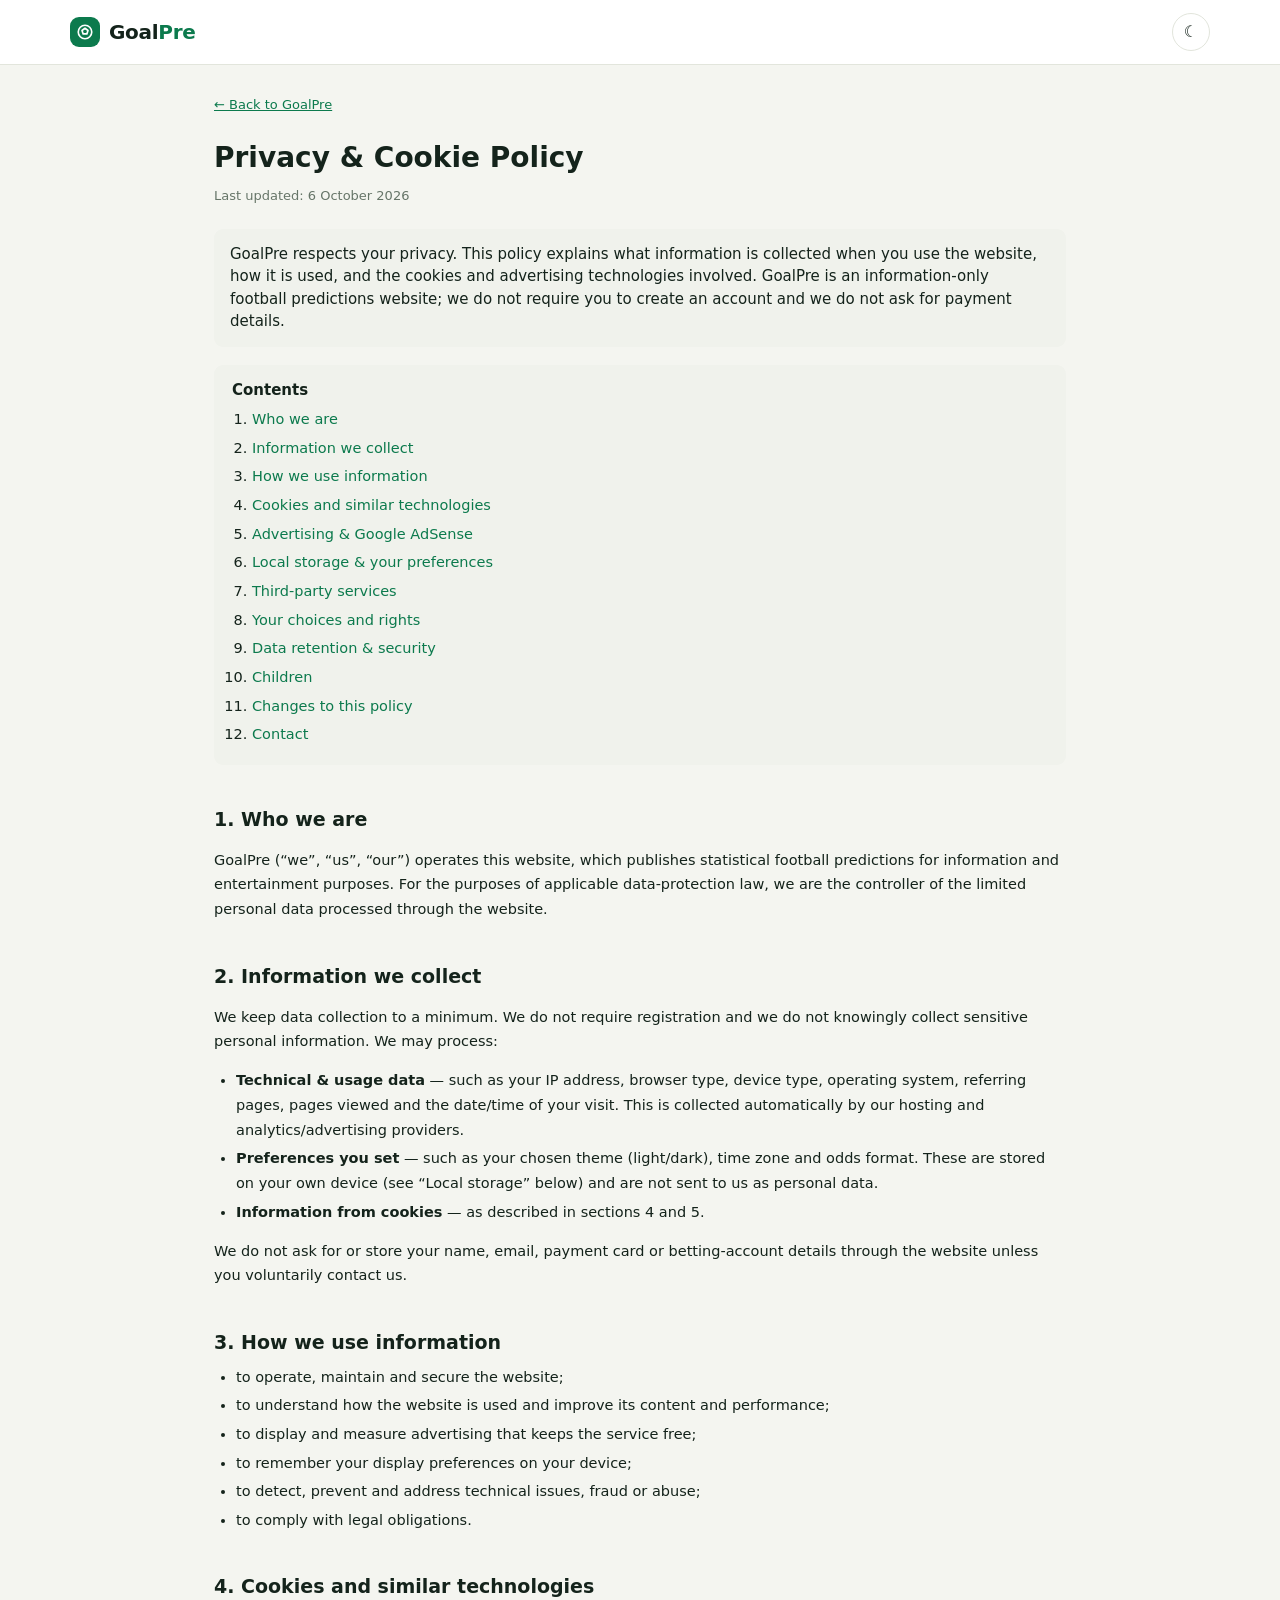
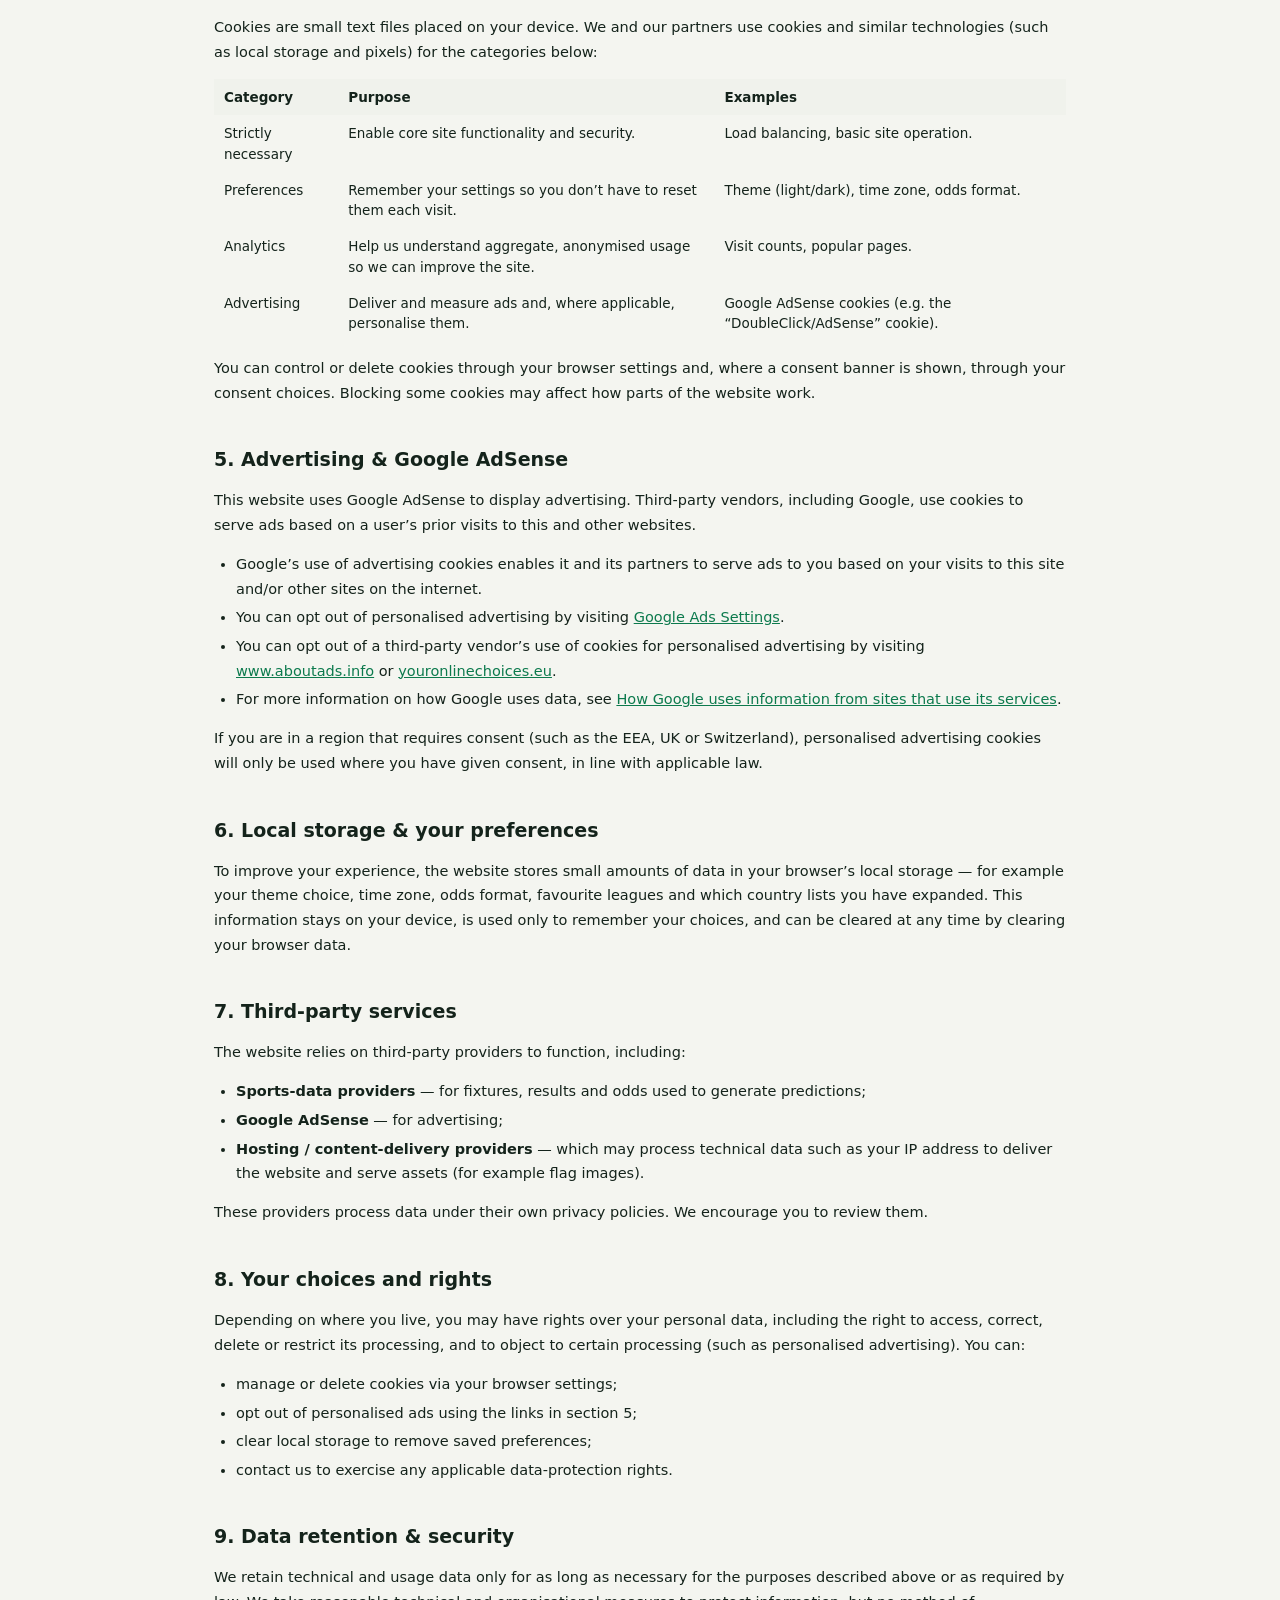
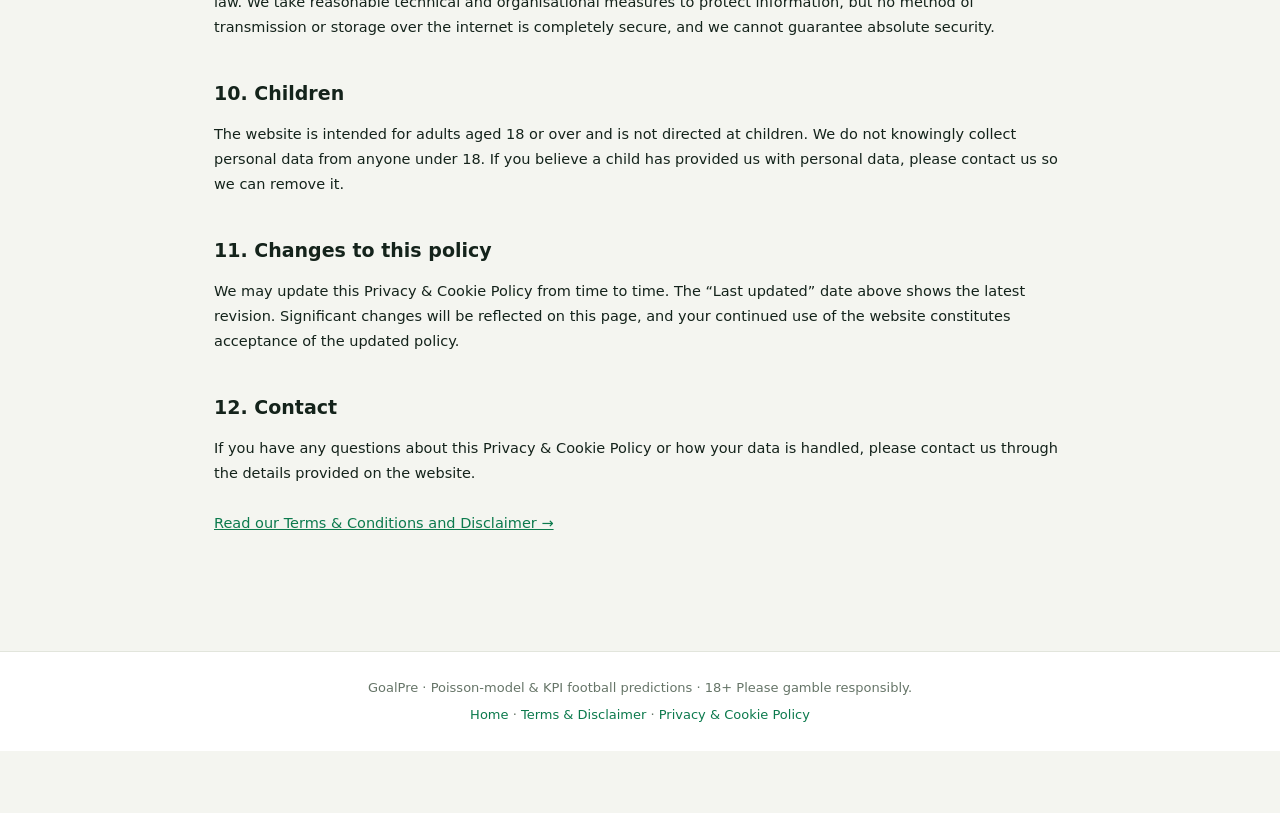
==== privacy.html @ 2108e717 "Add files via upload" ====
<!DOCTYPE html>
<html lang="en">
<head>
  <meta charset="UTF-8" />
  <meta name="viewport" content="width=device-width, initial-scale=1.0" />
  <title>Privacy &amp; Cookie Policy — GoalPre</title>
  <meta name="description" content="Privacy and Cookie Policy for GoalPre — how we handle data, cookies and advertising (including Google AdSense). 18+." />
  <meta name="theme-color" content="#0c7a4d" />
  <script src="theme.js"></script>
  <link rel="stylesheet" href="styles.css" />
  <style>
    .legal{max-width:860px;margin:0 auto;padding:28px 4px 60px}
    .legal h1{font-size:28px;margin:12px 0 6px}
    .legal .legal-meta{color:var(--muted);font-size:13px;margin:0 0 22px}
    .legal h2{font-size:19px;margin:30px 0 8px;padding-top:10px;border-top:1px solid var(--border)}
    .legal h3{font-size:15px;margin:18px 0 6px}
    .legal p,.legal li{font-size:14.5px;line-height:1.7;color:var(--text)}
    .legal ul{padding-left:22px;margin:8px 0}
    .legal li{margin:4px 0}
    .legal a{color:var(--brand);text-decoration:underline}
    .legal .callout{background:var(--surface2);border:1px solid var(--border);border-radius:var(--radius-sm,8px);padding:14px 16px;margin:18px 0}
    .legal .toc{background:var(--surface2);border:1px solid var(--border);border-radius:var(--radius-sm,8px);padding:14px 18px;margin:0 0 22px}
    .legal .toc ol{margin:6px 0 0;padding-left:20px}
    .legal .toc a{text-decoration:none}
    .legal table{width:100%;border-collapse:collapse;margin:12px 0;font-size:13.5px}
    .legal th,.legal td{border:1px solid var(--border);padding:8px 10px;text-align:left;vertical-align:top}
    .legal th{background:var(--surface2);font-weight:700}
    .legal-back{display:inline-block;margin:0 0 10px;font-size:13px;color:var(--brand);text-decoration:none}
  </style>
</head>
<body>
  <header class="site-header">
    <div class="container header-inner">
      <a class="logo" href="index.html" aria-label="GoalPre home"><span class="logo-mark" aria-hidden="true"><svg viewBox="0 0 24 24" fill="none" stroke="currentColor" stroke-width="2.2" stroke-linecap="round" stroke-linejoin="round"><circle cx="12" cy="12" r="9"/><path d="M12 7l4 3-1.5 4.5h-5L8 10z"/></svg></span><span class="logo-tx">Goal<span>Pre</span></span></a>
      <button type="button" class="theme-toggle" id="themeToggle" aria-label="Toggle theme" title="Toggle theme" style="margin-left:auto">&#9790;</button>
    </div>
  </header>

  <div class="container">
    <article class="legal">
      <a class="legal-back" href="index.html">&larr; Back to GoalPre</a>
      <h1>Privacy &amp; Cookie Policy</h1>
      <p class="legal-meta">Last updated: 6 October 2026</p>

      <div class="callout">
        GoalPre respects your privacy. This policy explains what information is
        collected when you use the website, how it is used, and the cookies and
        advertising technologies involved. GoalPre is an information-only football
        predictions website; we do not require you to create an account and we do not
        ask for payment details.
      </div>

      <nav class="toc" aria-label="Contents">
        <strong>Contents</strong>
        <ol>
          <li><a href="#who">Who we are</a></li>
          <li><a href="#collect">Information we collect</a></li>
          <li><a href="#use">How we use information</a></li>
          <li><a href="#cookies">Cookies and similar technologies</a></li>
          <li><a href="#ads">Advertising &amp; Google AdSense</a></li>
          <li><a href="#local">Local storage &amp; your preferences</a></li>
          <li><a href="#thirdparty">Third-party services</a></li>
          <li><a href="#choices">Your choices and rights</a></li>
          <li><a href="#retention">Data retention &amp; security</a></li>
          <li><a href="#children">Children</a></li>
          <li><a href="#changes">Changes to this policy</a></li>
          <li><a href="#contact">Contact</a></li>
        </ol>
      </nav>

      <h2 id="who">1. Who we are</h2>
      <p>GoalPre (“we”, “us”, “our”) operates this website, which publishes statistical
      football predictions for information and entertainment purposes. For the
      purposes of applicable data-protection law, we are the controller of the limited
      personal data processed through the website.</p>

      <h2 id="collect">2. Information we collect</h2>
      <p>We keep data collection to a minimum. We do not require registration and we
      do not knowingly collect sensitive personal information. We may process:</p>
      <ul>
        <li><strong>Technical &amp; usage data</strong> — such as your IP address,
        browser type, device type, operating system, referring pages, pages viewed and
        the date/time of your visit. This is collected automatically by our hosting
        and analytics/advertising providers.</li>
        <li><strong>Preferences you set</strong> — such as your chosen theme
        (light/dark), time zone and odds format. These are stored on your own device
        (see “Local storage” below) and are not sent to us as personal data.</li>
        <li><strong>Information from cookies</strong> — as described in sections 4
        and 5.</li>
      </ul>
      <p>We do not ask for or store your name, email, payment card or betting-account
      details through the website unless you voluntarily contact us.</p>

      <h2 id="use">3. How we use information</h2>
      <ul>
        <li>to operate, maintain and secure the website;</li>
        <li>to understand how the website is used and improve its content and
        performance;</li>
        <li>to display and measure advertising that keeps the service free;</li>
        <li>to remember your display preferences on your device;</li>
        <li>to detect, prevent and address technical issues, fraud or abuse;</li>
        <li>to comply with legal obligations.</li>
      </ul>

      <h2 id="cookies">4. Cookies and similar technologies</h2>
      <p>Cookies are small text files placed on your device. We and our partners use
      cookies and similar technologies (such as local storage and pixels) for the
      categories below:</p>
      <table>
        <thead>
          <tr><th>Category</th><th>Purpose</th><th>Examples</th></tr>
        </thead>
        <tbody>
          <tr><td>Strictly necessary</td><td>Enable core site functionality and
          security.</td><td>Load balancing, basic site operation.</td></tr>
          <tr><td>Preferences</td><td>Remember your settings so you don’t have to
          reset them each visit.</td><td>Theme (light/dark), time zone, odds
          format.</td></tr>
          <tr><td>Analytics</td><td>Help us understand aggregate, anonymised usage so
          we can improve the site.</td><td>Visit counts, popular pages.</td></tr>
          <tr><td>Advertising</td><td>Deliver and measure ads and, where applicable,
          personalise them.</td><td>Google AdSense cookies (e.g. the
          “DoubleClick/AdSense” cookie).</td></tr>
        </tbody>
      </table>
      <p>You can control or delete cookies through your browser settings and, where a
      consent banner is shown, through your consent choices. Blocking some cookies may
      affect how parts of the website work.</p>

      <h2 id="ads">5. Advertising &amp; Google AdSense</h2>
      <p>This website uses Google AdSense to display advertising. Third-party vendors,
      including Google, use cookies to serve ads based on a user’s prior visits to
      this and other websites.</p>
      <ul>
        <li>Google’s use of advertising cookies enables it and its partners to serve
        ads to you based on your visits to this site and/or other sites on the
        internet.</li>
        <li>You can opt out of personalised advertising by visiting
        <a href="https://www.google.com/settings/ads" target="_blank" rel="noopener noreferrer">Google Ads Settings</a>.</li>
        <li>You can opt out of a third-party vendor’s use of cookies for personalised
        advertising by visiting
        <a href="https://www.aboutads.info" target="_blank" rel="noopener noreferrer">www.aboutads.info</a> or
        <a href="https://www.youronlinechoices.eu" target="_blank" rel="noopener noreferrer">youronlinechoices.eu</a>.</li>
        <li>For more information on how Google uses data, see
        <a href="https://policies.google.com/technologies/partner-sites" target="_blank" rel="noopener noreferrer">How Google uses information from sites that use its services</a>.</li>
      </ul>
      <p>If you are in a region that requires consent (such as the EEA, UK or
      Switzerland), personalised advertising cookies will only be used where you have
      given consent, in line with applicable law.</p>

      <h2 id="local">6. Local storage &amp; your preferences</h2>
      <p>To improve your experience, the website stores small amounts of data in your
      browser’s local storage — for example your theme choice, time zone, odds format,
      favourite leagues and which country lists you have expanded. This information
      stays on your device, is used only to remember your choices, and can be cleared
      at any time by clearing your browser data.</p>

      <h2 id="thirdparty">7. Third-party services</h2>
      <p>The website relies on third-party providers to function, including:</p>
      <ul>
        <li><strong>Sports-data providers</strong> — for fixtures, results and odds
        used to generate predictions;</li>
        <li><strong>Google AdSense</strong> — for advertising;</li>
        <li><strong>Hosting / content-delivery providers</strong> — which may process
        technical data such as your IP address to deliver the website and serve
        assets (for example flag images).</li>
      </ul>
      <p>These providers process data under their own privacy policies. We encourage
      you to review them.</p>

      <h2 id="choices">8. Your choices and rights</h2>
      <p>Depending on where you live, you may have rights over your personal data,
      including the right to access, correct, delete or restrict its processing, and to
      object to certain processing (such as personalised advertising). You can:</p>
      <ul>
        <li>manage or delete cookies via your browser settings;</li>
        <li>opt out of personalised ads using the links in section 5;</li>
        <li>clear local storage to remove saved preferences;</li>
        <li>contact us to exercise any applicable data-protection rights.</li>
      </ul>

      <h2 id="retention">9. Data retention &amp; security</h2>
      <p>We retain technical and usage data only for as long as necessary for the
      purposes described above or as required by law. We take reasonable technical and
      organisational measures to protect information, but no method of transmission or
      storage over the internet is completely secure, and we cannot guarantee absolute
      security.</p>

      <h2 id="children">10. Children</h2>
      <p>The website is intended for adults aged 18 or over and is not directed at
      children. We do not knowingly collect personal data from anyone under 18. If you
      believe a child has provided us with personal data, please contact us so we can
      remove it.</p>

      <h2 id="changes">11. Changes to this policy</h2>
      <p>We may update this Privacy &amp; Cookie Policy from time to time. The “Last
      updated” date above shows the latest revision. Significant changes will be
      reflected on this page, and your continued use of the website constitutes
      acceptance of the updated policy.</p>

      <h2 id="contact">12. Contact</h2>
      <p>If you have any questions about this Privacy &amp; Cookie Policy or how your
      data is handled, please contact us through the details provided on the website.</p>

      <p style="margin-top:26px"><a href="terms.html">Read our Terms &amp; Conditions and Disclaimer &rarr;</a></p>
    </article>
  </div>

  <footer class="site-footer">
    <div class="container">
      <p>GoalPre &middot; Poisson-model &amp; KPI football predictions &middot; 18+ Please gamble responsibly.</p>
      <p class="footer-links"><a href="index.html">Home</a> &middot; <a href="terms.html">Terms &amp; Disclaimer</a> &middot; <a href="privacy.html">Privacy &amp; Cookie Policy</a></p>
    </div>
  </footer>
</body>
</html>
---- styles.css ----
/* PreBetTips — redesign v2
   Light-first editorial look with a dark theme (html[data-theme="dark"]).
   All class names / ids used by app.js are preserved. */
:root{
  --bg:#f4f5f0; --surface:#ffffff; --surface2:#f0f2ec; --line:#e2e5dc;
  --text:#14231b; --muted:#667568; --faint:#8b978e;
  --brand:#0c7a4d; --brand-ink:#ffffff; --brand-soft:#e3f3ea;
  --accent:#0c7a4d; --accent2:#b7791f;
  --home:#0c7a4d; --draw:#a86a12; --away:#c2384a;
  --blue:#1d6fd6; --home-soft:#e3f3ea; --draw-soft:#fbf0d9; --away-soft:#fbe6e9;
  --hero-a:#0d3b2a; --hero-b:#0c7a4d; --hero-ink:#ffffff;
  --shadow:0 1px 2px rgba(20,35,27,.05),0 6px 20px rgba(20,35,27,.06);
  --radius:14px; --radius-sm:9px;
  --font:"Inter",ui-sans-serif,system-ui,-apple-system,"Segoe UI",Roboto,Helvetica,Arial,sans-serif;
}
html[data-theme="dark"]{
  --bg:#0a100d; --surface:#111a15; --surface2:#17231c; --line:#22322a;
  --text:#e9f1ec; --muted:#8fa398; --faint:#6b8074;
  --brand:#3ddc97; --brand-ink:#04140c; --brand-soft:rgba(61,220,151,.12);
  --accent:#3ddc97; --accent2:#f0b84a;
  --home:#3ddc97; --draw:#f0b84a; --away:#ff6b7d;
  --blue:#5aa2ff; --home-soft:rgba(61,220,151,.13); --draw-soft:rgba(240,184,74,.13); --away-soft:rgba(255,107,125,.13);
  --hero-a:#0f2a1e; --hero-b:#14543a; --hero-ink:#ffffff;
  --shadow:0 1px 2px rgba(0,0,0,.3),0 8px 24px rgba(0,0,0,.28);
}
*{box-sizing:border-box}
html{max-width:100%;color-scheme:light}
html[data-theme="dark"]{color-scheme:dark}
body{margin:0;overflow-x:hidden;max-width:100%;font-family:var(--font);font-size:15px;background:var(--bg);color:var(--text);line-height:1.5;-webkit-font-smoothing:antialiased;padding-bottom:62px}
img,video,iframe,embed,object,canvas,svg{max-width:100%;height:auto}
button,input,select{font-family:inherit}
:focus-visible{outline:2px solid var(--brand);outline-offset:2px}
.container{width:100%;max-width:1180px;margin:0 auto;padding:0 20px}

/* ---------- Header ---------- */
.site-header{background:var(--surface);border-bottom:1px solid var(--line);position:sticky;top:0;z-index:20}
.header-inner{display:flex;align-items:center;gap:18px;height:64px}
.logo{display:inline-flex;align-items:center;gap:9px;font-size:20px;font-weight:800;color:var(--text);text-decoration:none;letter-spacing:-.3px;white-space:nowrap}
.logo-mark{width:30px;height:30px;flex:0 0 30px;border-radius:9px;background:var(--brand);color:var(--brand-ink);display:grid;place-items:center}
.logo-mark svg{width:18px;height:18px}
.logo span.logo-tx{color:var(--text)}
.logo span.logo-tx span{color:var(--brand)}
.main-nav{display:flex;gap:2px;flex:1;margin-left:10px}
.nav-btn{background:transparent;border:0;color:var(--muted);font-size:14px;font-weight:600;padding:9px 14px;border-radius:999px;cursor:pointer;white-space:nowrap;transition:background .15s,color .15s}
.nav-btn:hover{color:var(--text);background:var(--surface2)}
.nav-btn.active{color:var(--brand);background:var(--brand-soft)}
.header-tools{display:flex;align-items:center;gap:10px}
.header-search input{background:var(--surface2);border:1px solid transparent;color:var(--text);border-radius:999px;padding:9px 16px;font-size:14px;width:200px;transition:border-color .15s,background .15s}
.header-search input::placeholder{color:var(--faint)}
.header-search input:focus{outline:0;border-color:var(--brand);background:var(--surface)}
.theme-toggle{width:38px;height:38px;border-radius:50%;border:1px solid var(--line);background:var(--surface);color:var(--text);cursor:pointer;display:grid;place-items:center;font-size:16px;line-height:1;transition:background .15s}
.theme-toggle:hover{background:var(--surface2)}
.menu-toggle{display:none;background:transparent;border:0;color:var(--text);font-size:24px;cursor:pointer;padding:8px;line-height:1}

/* ---------- Hero ---------- */
.hero{margin:10px 0 0;border-radius:14px;color:var(--hero-ink);background:radial-gradient(700px 220px at 85% -20%,rgba(255,255,255,.18),transparent 60%),linear-gradient(120deg,var(--hero-a),var(--hero-b));padding:10px 18px;display:flex;align-items:center;justify-content:space-between;gap:16px;flex-wrap:nowrap;position:relative;overflow:hidden;box-shadow:var(--shadow)}
.hero::after{content:"";position:absolute;right:-40px;bottom:-110px;width:200px;height:200px;border-radius:50%;border:26px solid rgba(255,255,255,.06);pointer-events:none}
.hero-copy{max-width:720px;position:relative;z-index:1;flex:1 1 auto}
.hero-eyebrow{display:inline-block;font-size:10px;font-weight:700;letter-spacing:.6px;text-transform:uppercase;background:rgba(255,255,255,.16);padding:2px 8px;border-radius:999px;margin-bottom:4px}
.hero h1{margin:0 0 2px;font-size:clamp(16px,1.6vw,19px);line-height:1.2;letter-spacing:-.3px;font-weight:800;white-space:nowrap}
.hero p{margin:0;opacity:.88;font-size:12px;line-height:1.35}
.hero-stats{display:flex;gap:8px;position:relative;z-index:1;flex:0 0 auto}
.hero-stat{background:rgba(255,255,255,.12);border:1px solid rgba(255,255,255,.18);border-radius:10px;padding:6px 12px;min-width:76px;text-align:center}
.hero-stat b{display:block;font-size:17px;line-height:1.1;font-weight:800;font-variant-numeric:tabular-nums}
.hero-stat span{font-size:10px;opacity:.82;font-weight:600;white-space:nowrap}

/* ---------- Layout ---------- */
.layout{display:flex;gap:22px;align-items:flex-start;margin-top:22px}
.content{flex:1;min-width:0;max-width:100%}
.view{max-width:100%}

/* ---------- Sidebar ---------- */
.side-toggle{display:none;width:100%;background:var(--surface);border:0;border-bottom:1px solid var(--line);color:var(--text);font-weight:700;font-size:14px;padding:13px 16px;cursor:pointer;text-align:left}
.side-caret{float:right;color:var(--muted);font-size:11px;transition:transform .15s}
.side-toggle.open .side-caret{transform:rotate(180deg)}
.sidebar{width:260px;flex:0 0 260px;background:var(--surface);border:1px solid var(--line);border-radius:var(--radius);overflow:hidden;font-size:14px;position:sticky;top:84px;box-shadow:var(--shadow)}
.side-group{padding:8px 0 10px;border-bottom:1px solid var(--line)}
.side-title{padding:10px 18px 6px;font-size:11px;letter-spacing:.9px;text-transform:uppercase;color:var(--faint);font-weight:700}
.side-item{display:flex;align-items:center;gap:10px;width:calc(100% - 16px);margin:1px 8px;background:transparent;border:0;border-radius:var(--radius-sm);color:var(--text);text-align:left;padding:8px 10px;cursor:pointer;font-size:14px;transition:background .12s}
.side-item:hover{background:var(--surface2)}
.side-item.active{background:var(--brand-soft);color:var(--brand);font-weight:700}
.side-item .ico{width:20px;text-align:center;flex:0 0 20px;font-size:15px}
.side-item .lbl{flex:1;white-space:nowrap;overflow:hidden;text-overflow:ellipsis}
.side-item .cnt{flex:0 0 auto;background:var(--brand);color:var(--brand-ink);font-size:11px;font-weight:700;padding:1px 7px;border-radius:999px;min-width:20px;text-align:center}
.side-item .caret{color:var(--faint);font-size:13px}
.side-search{padding:4px 14px 8px;display:flex;align-items:center;gap:8px}
.side-search input{flex:1;min-width:0;background:var(--surface2);border:1px solid transparent;color:var(--text);border-radius:999px;padding:8px 14px;font-size:13px}
.side-search input:focus{outline:0;border-color:var(--brand)}
.side-search .ico{display:none}
.country-list{max-height:260px;overflow:auto}
.country-list .side-item .cnt{background:var(--surface2);color:var(--muted)}

/* ---------- Period nav (sidebar) + Featured matches ---------- */
.side-periods{padding:8px 0}
.side-periods .side-item{padding:9px 10px;font-weight:600}
.side-periods .side-item .lbl{white-space:normal;line-height:1.3}
.side-periods .side-item .cnt[hidden]{display:none}
.side-periods .side-top{color:var(--brand);font-weight:800}
.featured{background:var(--surface);border:1px solid var(--line);border-radius:var(--radius-sm);padding:8px 14px;margin:0 0 12px;text-align:center;box-shadow:var(--shadow);display:flex;align-items:center;justify-content:center;gap:12px;flex-wrap:wrap}
.featured-title{display:none}
.day-strip{display:flex;justify-content:center;align-items:center;gap:6px;flex-wrap:wrap}
.day-pill{border:1px solid var(--line);background:var(--surface2);color:var(--text);font-weight:700;font-size:12px;padding:5px 15px;border-radius:999px;cursor:pointer;line-height:1.2;transition:background .15s,color .15s,border-color .15s}
.day-pill:hover{border-color:var(--brand)}
.day-pill.active{background:var(--brand);color:var(--brand-ink);border-color:var(--brand)}
.date-range{margin:0;font-size:12px;color:var(--muted);font-weight:600}
@media(max-width:520px){
  .featured{padding:8px;gap:8px}
  .featured-title{display:none}
  .day-strip{gap:4px}
  .day-pill{padding:4px 10px;font-size:11px}
}

/* ---------- Toolbar ---------- */
.toolbar{display:flex;flex-direction:column;gap:14px;margin:0 0 16px}
.toolbar-top{display:flex;align-items:center;gap:12px;flex-wrap:wrap;justify-content:space-between}
.mode-switch{display:flex;gap:4px;align-items:center;flex-wrap:wrap;background:var(--surface);border:1px solid var(--line);border-radius:999px;padding:4px;align-self:flex-start;box-shadow:var(--shadow)}
.mode-btn{border:0;cursor:pointer;background:transparent;color:var(--muted);font-weight:700;font-size:14px;padding:9px 18px;border-radius:999px;transition:background .15s,color .15s;line-height:1;white-space:nowrap;display:inline-flex;align-items:center;gap:7px}
.mode-btn:hover{color:var(--text)}
.mode-btn.active{background:var(--brand);color:var(--brand-ink)}
.sel-count{display:inline-flex;align-items:center;justify-content:center;min-width:19px;height:19px;padding:0 6px;border-radius:999px;background:var(--away);color:#fff;font-size:11px;font-weight:800;line-height:1}
.sel-count[hidden]{display:none}
.filters{display:flex;flex-wrap:wrap;gap:12px;align-items:flex-end;background:var(--surface);border:1px solid var(--line);border-radius:var(--radius);padding:14px 16px}
.filters label{display:flex;flex-direction:column;font-size:11px;color:var(--muted);gap:5px;font-weight:700;text-transform:uppercase;letter-spacing:.5px}
.filters select{background:var(--surface2);border:1px solid transparent;color:var(--text);border-radius:var(--radius-sm);padding:9px 12px;font-size:14px;font-weight:500;text-transform:none;letter-spacing:0;min-width:150px;cursor:pointer}
.filters select:focus{outline:0;border-color:var(--brand)}
.engine-toggle{display:flex;flex-direction:row;align-items:center;gap:8px;background:var(--surface);border:1px solid var(--line);border-radius:999px;padding:5px 10px 5px 14px;box-shadow:var(--shadow)}
.engine-label{font-size:11px;color:var(--muted);font-weight:700;text-transform:uppercase;letter-spacing:.5px}
.engine-seg{display:flex;background:var(--surface2);border-radius:var(--radius-sm);padding:3px}
.engine-seg .eng-btn{border:0;background:transparent;color:var(--muted);cursor:pointer;font-weight:700;font-size:13px;padding:7px 16px;line-height:1;border-radius:7px;transition:background .15s,color .15s}
.engine-seg .eng-btn:hover{color:var(--text)}
.engine-seg .eng-btn.active{background:var(--surface);color:var(--brand);box-shadow:0 1px 3px rgba(0,0,0,.14)}

/* ---------- Table ---------- */
.table-wrap{background:var(--surface);border:1px solid var(--line);border-radius:var(--radius);overflow-x:auto;overflow-y:visible;-webkit-overflow-scrolling:touch;box-shadow:var(--shadow)}
.pred-table{width:100%;border-collapse:collapse;font-size:14px;min-width:720px}
.pred-table thead th{background:var(--surface);color:var(--faint);text-align:center;padding:12px 10px;font-size:11px;font-weight:700;text-transform:uppercase;letter-spacing:.7px;border-bottom:2px solid var(--line);white-space:nowrap;position:sticky;top:0;z-index:15;box-shadow:0 2px 4px rgba(0,0,0,0.04)}
.pred-table th.col-match,.pred-table td.col-match{text-align:left;min-width:200px}
.pred-table th.col-league,.pred-table td.col-league{text-align:left}
.pred-table tbody td{padding:12px 10px;text-align:center;border-bottom:1px solid var(--line);vertical-align:middle}
.pred-table tbody tr:last-child td{border-bottom:0}
.pred-table tbody tr:hover{background:var(--surface2)}
.pred-table th.col-pick,.pred-table td.col-pick{width:48px;text-align:center;white-space:nowrap;padding-left:14px}
input.pick-cb{width:18px;height:18px;cursor:pointer;accent-color:var(--brand)}
.date-cell{display:flex;flex-direction:column;line-height:1.25;align-items:center}
.date-cell b{font-weight:700;font-size:13px}
.date-cell .time{font-size:12px;color:var(--muted)}
.match-cell{display:flex;flex-direction:column;gap:6px;text-align:left}
.mc-team{display:flex;align-items:center;gap:9px;font-weight:600;line-height:1.2}
.crest{flex:0 0 24px;width:24px;height:24px;border-radius:8px;background:var(--surface2);border:1px solid var(--line);color:var(--muted);font-size:9px;font-weight:800;display:grid;place-items:center;letter-spacing:.2px}
.mc-league{display:none;font-size:11px;color:var(--faint);font-weight:600}
.mc-date{display:none;font-size:11px;color:var(--faint);font-weight:600}
/* Date + match status share ONE horizontal line (never wrap to a new row). */
.mc-meta{display:flex;flex-direction:row;align-items:center;gap:6px;flex-wrap:nowrap;white-space:nowrap;line-height:1.2}
.mc-meta .match-status{margin-top:0}
/* Compact feed layout: date sits under the team names in the Match cell, and
   the standalone Date column is removed (except Stats mode which keeps it). */
#view-predictions .match-cell .mc-date{display:block}
/* Date + time on ONE line inside the Match cell. */
#view-predictions .match-cell .mc-date .date-cell{flex-direction:row;align-items:center;justify-content:flex-start;gap:5px}
#view-predictions .pred-table:not(.stats-mode) th.col-date,
#view-predictions .pred-table:not(.stats-mode) td.col-date{display:none}
.league-cell{color:var(--muted);font-size:13px;white-space:nowrap}
.prob{position:relative;font-weight:700;min-width:56px;display:inline-block;color:var(--muted);font-variant-numeric:tabular-nums}
.prob .bar{display:block;height:4px;border-radius:3px;margin-top:5px;background:var(--line)}
.prob.best-1{color:var(--home)}.prob.best-1 .bar{background:var(--home)}
.prob.best-X{color:var(--draw)}.prob.best-X .bar{background:var(--draw)}
.prob.best-2{color:var(--away)}.prob.best-2 .bar{background:var(--away)}
.tip{font-weight:800;padding:5px 11px;border-radius:8px;display:inline-block;min-width:32px}
.tip.t1{background:var(--home-soft);color:var(--home)}
.tip.tX{background:var(--draw-soft);color:var(--draw)}
.tip.t2{background:var(--away-soft);color:var(--away)}
.score{font-weight:800;font-variant-numeric:tabular-nums;background:var(--surface2);border-radius:8px;padding:4px 10px;display:inline-block}
/* Result / Live column */
.pred-table th.col-live,.pred-table td.col-live{min-width:88px;text-align:center;white-space:nowrap}
.rl{display:inline-flex;flex-direction:column;align-items:center;justify-content:center;line-height:1.15;gap:1px}
.rl-score{font-weight:800;font-variant-numeric:tabular-nums;font-size:14px}
.rl-clk{font-size:10px;font-weight:700;letter-spacing:.3px;text-transform:uppercase;opacity:.85}
.rl-live .rl-score{color:var(--home)}
.rl-live .rl-clk{color:var(--home)}
.rl-final .rl-clk{color:var(--muted)}
.rl-pending{color:var(--faint);font-weight:700;font-size:14px}
.ou{font-size:13px;font-weight:700;display:inline-block;padding:4px 10px;border-radius:8px;font-variant-numeric:tabular-nums}
.ou.over{color:var(--home);background:var(--home-soft)}
.ou.under{color:var(--muted);background:var(--surface2)}
.empty{padding:36px 24px;text-align:center;color:var(--muted)}
.results-note{margin:4px 0 18px;color:var(--muted);font-size:13px}
.results-heading{margin:26px 0 12px;font-size:17px;font-weight:800;letter-spacing:.2px}
.results-heading:first-of-type{margin-top:14px}

/* Selection slip */
.sel-tools td{background:var(--brand-soft);padding:12px 16px !important;text-align:left !important}
.sel-info{color:var(--text);font-weight:600;font-size:14px}
.sel-clear,.sel-pdf{float:right;cursor:pointer;font-weight:700;font-size:13px;padding:8px 14px;border-radius:999px;border:0}
.sel-clear{background:transparent;color:var(--away);border:1px solid var(--away)}
.sel-clear:hover{background:var(--away-soft)}
.sel-pdf{margin-left:8px;background:var(--brand);color:var(--brand-ink)}
.sel-pdf:hover{filter:brightness(1.08)}
.pred-table td.col-prob,.pred-table th.col-prob{white-space:nowrap}
td.col-prob .pp{display:inline-block;min-width:44px;text-align:right;color:var(--muted);font-weight:600;font-size:13px}
td.col-prob .pp.hi{color:var(--text);font-weight:800}
td.col-prob .pp+.pp{margin-left:6px}
.sel-remove{border:0;cursor:pointer;background:var(--surface2);color:var(--muted);font-weight:800;font-size:16px;line-height:1;width:28px;height:28px;border-radius:50%}
.sel-remove:hover{background:var(--away);color:#fff}

/* Stats detail */
.exp-caret{display:inline-block;color:var(--brand);font-weight:700;margin-right:6px;transition:transform .15s}
tr.stats-row{cursor:pointer}
tr.stats-row.open .exp-caret{transform:rotate(90deg)}
tr.stats-row.open{background:var(--surface2)}
tr.detail-row>td{background:var(--surface2);padding:0 !important;border-bottom:1px solid var(--line)}
.form-panel{padding:16px 18px 8px;overflow-x:auto;-webkit-overflow-scrolling:touch}
.form-title{font-size:11px;font-weight:800;text-transform:uppercase;letter-spacing:.8px;color:var(--brand);margin:0 0 8px}
.form-table{width:100%;border-collapse:collapse;font-size:13px;table-layout:fixed;min-width:420px}
.form-table th{background:transparent;color:var(--faint);text-transform:uppercase;font-size:10.5px;letter-spacing:.4px;text-align:center;padding:6px 4px;border-bottom:1px solid var(--line);white-space:nowrap}
.form-table td{text-align:center;padding:8px 4px;border-bottom:1px solid var(--line);font-variant-numeric:tabular-nums;color:var(--text)}
.form-table tbody tr:last-child td{border-bottom:0}
.form-table td.ft-team,.form-table th.ft-team{text-align:left;font-weight:700;white-space:nowrap;width:30%;overflow:hidden;text-overflow:ellipsis;padding-left:6px}
.form-table td.agf{color:var(--home);font-weight:700}
.form-table td.aga{color:var(--away);font-weight:700}
.form-table td.ppg{font-weight:800}
.form-table th.ovg{color:var(--faint);border-left:1px solid var(--line);white-space:nowrap}
.form-table td.ovg{color:var(--brand);font-weight:700;border-left:1px solid var(--line)}
.results-info{display:grid;grid-template-columns:1fr;gap:12px;padding:8px 18px 18px}
.rs-module{background:var(--surface);border:1px solid var(--line);border-radius:var(--radius-sm);overflow:hidden;font-size:13px;display:flex;flex-direction:column}
.rs-head{display:flex;align-items:center;gap:8px;padding:10px 12px;border-bottom:1px solid var(--line)}
.rs-tag{background:var(--brand-soft);color:var(--brand);font-weight:800;font-size:10px;padding:2px 8px;border-radius:999px;letter-spacing:.4px}
.rs-title{flex:1;font-weight:700;text-transform:uppercase;font-size:11px;letter-spacing:.6px}
.rs-rows{flex:1}
.rs-row{display:flex;align-items:center;gap:10px;padding:9px 12px;border-bottom:1px solid var(--line)}
.rs-row:last-child{border-bottom:0}
.rs-date{color:var(--muted);font-size:12px;flex:0 0 52px;font-variant-numeric:tabular-nums}
.rs-teams{flex:1;display:flex;align-items:center;gap:8px;min-width:0}
.rs-tn{flex:1;min-width:0;overflow:hidden;text-overflow:ellipsis;white-space:nowrap;color:var(--muted)}
.rs-teams .rs-tn:first-child{text-align:right}
.rs-tn.win{color:var(--text);font-weight:700}
.rs-sc{flex:0 0 auto;font-weight:800;font-variant-numeric:tabular-nums;white-space:nowrap;background:var(--surface2);padding:2px 9px;border-radius:7px}
.rs-lg{flex:0 0 auto;color:var(--muted);font-size:10px;font-weight:700;background:var(--surface2);border-radius:6px;padding:2px 6px}

/* ---------- Results cards ---------- */
.cards{display:grid;grid-template-columns:repeat(4,1fr);gap:14px;margin:0 0 18px}
.stat-card{background:var(--surface);border:1px solid var(--line);border-radius:var(--radius);padding:20px 18px;box-shadow:var(--shadow);position:relative;overflow:hidden}
.stat-card::before{content:"";position:absolute;left:0;top:0;bottom:0;width:4px;background:var(--brand)}
.stat-num{display:block;font-size:32px;line-height:1.1;font-weight:800;letter-spacing:-1px;font-variant-numeric:tabular-nums}
.stat-lbl{color:var(--muted);font-size:13px;font-weight:600}
.verdict{font-weight:700;padding:4px 10px;border-radius:999px;font-size:12px}
.verdict.win{background:var(--home-soft);color:var(--home)}
.verdict.miss{background:var(--away-soft);color:var(--away)}

/* ---------- Prose ---------- */
.prose{background:var(--surface);border:1px solid var(--line);border-radius:var(--radius);padding:32px;margin:0;max-width:820px;box-shadow:var(--shadow)}
.prose h1{margin-top:0;font-size:26px;letter-spacing:-.4px}
.prose code{background:var(--surface2);padding:2px 7px;border-radius:6px;font-size:13px}
.prose .muted,.muted{color:var(--muted)}
.prose li{margin:10px 0}

/* ---------- Footer ---------- */
.site-footer{border-top:1px solid var(--line);margin-top:40px;padding:26px 0;color:var(--muted);font-size:13px;text-align:center;background:var(--surface)}
.site-footer p{margin:0 auto;max-width:720px}
.site-footer .footer-links{margin-top:8px}
.site-footer .footer-links a{color:var(--brand);text-decoration:none}
.site-footer .footer-links a:hover{text-decoration:underline}

/* ---------- Visitors widget ---------- */
.visitors{margin:12px;background:linear-gradient(135deg,var(--hero-a),var(--hero-b));border-radius:12px;padding:14px 16px;color:#fff}
.visitors .vc-head{display:flex;align-items:center;gap:8px;font-weight:800;font-size:12px;letter-spacing:1px;text-transform:uppercase;margin-bottom:8px}
.visitors .vc-icon{color:#7dffc0;font-size:14px;line-height:1}
.visitors .vc-list{list-style:none;margin:0;padding:0}
.visitors .vc-list li{display:flex;align-items:baseline;justify-content:space-between;gap:8px;font-size:12px;line-height:1.9}
.visitors .vc-k{color:rgba(255,255,255,.75);font-weight:600}
.visitors .vc-v{color:#fff;font-weight:800;font-variant-numeric:tabular-nums}
.visitors .vc-list li.online .vc-v{color:#7dffc0}

/* ---------- Ads ---------- */
.ad-slot{display:flex;align-items:center;justify-content:center;background:var(--surface2);border:1px dashed var(--line);border-radius:var(--radius);color:var(--faint);text-align:center;overflow:hidden}
.ad-slot .ad-body{display:flex;flex-direction:column;gap:3px;font-weight:600;font-size:12px;padding:6px}
.ad-slot .ad-size{font-size:10px;font-weight:600;letter-spacing:.5px;text-transform:uppercase}
.ad-leaderboard{height:90px;margin:0 0 18px}
.ad-inline{height:90px;margin:18px 0}
.ad-footer{height:90px;margin:26px 0 0}
.ad-sidebar-mid,.ad-mpu{height:250px;margin:12px}
.ad-anchor{position:fixed;left:0;right:0;bottom:0;height:54px;border-radius:0;border:0;border-top:1px solid var(--line);background:var(--surface);z-index:30;margin:0}
.ad-anchor .ad-size{display:inline;margin-left:6px}
.ad-anchor .ad-body{flex-direction:row;align-items:center;gap:6px}
.ad-close{position:absolute;right:10px;top:50%;transform:translateY(-50%);background:var(--surface2);border:1px solid var(--line);color:var(--text);width:28px;height:28px;border-radius:50%;cursor:pointer;font-size:15px;line-height:1}
.ad-close:hover{background:var(--line)}
body.anchor-hidden .ad-anchor{display:none}
body.anchor-hidden{padding-bottom:0}
tr.ad-row:hover{background:transparent !important}

/* ---------- Affiliate ---------- */
.affiliate{margin:28px 0 0}
.affiliate>h2{font-size:12px;text-transform:uppercase;letter-spacing:.9px;color:var(--faint);margin:0 0 12px;font-weight:700}
.aff-grid{display:grid;grid-template-columns:repeat(3,1fr);gap:14px}
.aff-card{position:relative;background:var(--surface);border:1px solid var(--line);border-radius:var(--radius);padding:20px;display:flex;flex-direction:column;gap:8px;box-shadow:var(--shadow);transition:transform .15s,border-color .15s}
.aff-card:hover{transform:translateY(-2px);border-color:var(--brand)}
.aff-rank{position:absolute;top:16px;right:16px;background:var(--brand-soft);color:var(--brand);font-weight:800;font-size:12px;padding:3px 10px;border-radius:999px}
.aff-name{font-size:18px;font-weight:800;letter-spacing:-.2px}
.aff-stars{color:var(--accent2);font-size:14px;letter-spacing:2px}
.aff-offer{color:var(--muted);font-size:14px;flex:1}
.aff-cta{align-self:flex-start;margin-top:6px;background:var(--brand);color:var(--brand-ink);font-weight:700;font-size:14px;text-decoration:none;padding:10px 20px;border-radius:999px}
.aff-cta:hover{filter:brightness(1.08)}
.aff-disc{color:var(--faint);font-size:12px;margin:14px 0 0;text-align:center}


/* ---------- Stats tab: match row + detail panel ---------- */
.sr-num{font-weight:700;font-variant-numeric:tabular-nums;color:var(--muted)}
.sr-num.sr-tot{color:var(--text);font-weight:800}
.sr-match{font-weight:700}
tr.stats-row td.col-match{white-space:nowrap}
tr.stats-row .exp-caret{margin-right:8px}
tr.detail-row>td{padding:0 !important;background:var(--bg)}
.sp-panel{position:sticky;left:0;padding:6px 14px 18px;max-width:100%}
.sp-title{margin:16px 0 8px;text-align:center;font-size:12px;font-weight:800;letter-spacing:.9px;text-transform:uppercase;color:var(--accent2)}
.sp-scroll{overflow-x:auto;-webkit-overflow-scrolling:touch;border:1px solid var(--line);border-radius:var(--radius-sm);background:var(--surface)}
.sp-table{width:100%;border-collapse:collapse;font-size:13px;min-width:700px;font-variant-numeric:tabular-nums}
.sp-table th{background:var(--surface2);color:var(--muted);font-size:11px;font-weight:700;letter-spacing:.4px;text-transform:uppercase;padding:10px 6px;text-align:center;border-bottom:1px solid var(--line);white-space:nowrap}
.sp-table th.sp-th-team{text-align:left;padding-left:12px}
.sp-table th.sp-th-ov{color:var(--blue);border-left:1px solid var(--line);font-size:10.5px}
.sp-table th.sp-th-ov2{border-left:0;border-top:1px solid var(--line);padding:8px 6px}
.sp-table th.sp-ov-l,.sp-table td.sp-ov-l{border-left:1px solid var(--line)}
.sp-table td{padding:10px 6px;text-align:center;border-bottom:1px solid var(--line);color:var(--text)}
.sp-table tbody tr:last-child td{border-bottom:0}
.sp-table td.sp-team{text-align:left;padding-left:12px;white-space:nowrap;font-weight:700}
.sp-rank{display:inline-grid;place-items:center;width:18px;height:18px;margin-right:8px;border-radius:50%;background:var(--surface2);border:1px solid var(--line);color:var(--muted);font-size:10px;font-weight:800;vertical-align:middle}
.sp-name{vertical-align:middle}
.sp-tag{display:inline-block;margin-left:7px;padding:2px 7px;border-radius:6px;background:var(--surface2);border:1px solid var(--line);color:var(--muted);font-size:9.5px;font-weight:800;letter-spacing:.4px;text-transform:uppercase;vertical-align:middle}
.sp-p{display:inline-grid;place-items:center;min-width:26px;height:24px;padding:0 6px;border-radius:999px;background:var(--home-soft);border:1px solid var(--home);color:var(--home);font-weight:800}
.sp-agf{color:var(--blue);font-weight:700}
.sp-aga{color:var(--away);font-weight:700}
.sp-ppg{font-weight:800}
.sp-ov{color:var(--blue);font-weight:700}
.sp-grid{display:grid;grid-template-columns:repeat(3,minmax(0,1fr));gap:12px;margin-top:14px;align-items:start}
.sp-card{background:var(--surface);border:1px solid var(--line);border-radius:var(--radius-sm);overflow:hidden;display:flex;flex-direction:column;min-width:0}
.sp-card-h{display:flex;align-items:center;gap:8px;padding:10px 12px;background:var(--surface2);border-bottom:1px solid var(--line)}
.sp-card-h2h{justify-content:center}
.sp-card-h2h .sp-all{position:absolute;right:12px}
.sp-card-h2h{position:relative}
.sp-pill{padding:2px 9px;border-radius:999px;background:var(--home-soft);border:1px solid var(--home);color:var(--home);font-size:10.5px;font-weight:800;letter-spacing:.3px}
.sp-card-t{flex:1;text-align:center;font-size:11px;font-weight:800;letter-spacing:.7px;text-transform:uppercase;color:var(--muted)}
.sp-card-h2h .sp-card-t{flex:0 1 auto}
.sp-all{font-size:11px;font-weight:800;color:var(--accent2)}
.sp-card-b{flex:1}
.sp-none{padding:18px 12px;text-align:center;color:var(--faint);font-size:12.5px}
.sp-mr{display:grid;grid-template-columns:74px 1fr auto 1fr;align-items:center;gap:6px;padding:9px 12px;border-bottom:1px solid var(--line);font-size:12.5px}
.sp-mr.has-lg{grid-template-columns:74px 1fr auto 1fr 28px}
.sp-mr:last-child{border-bottom:0}
.sp-d{color:var(--faint);font-size:11.5px}
.sp-h{text-align:right;color:var(--muted)}
.sp-a{text-align:left;color:var(--muted)}
.sp-h.b,.sp-a.b{color:var(--text);font-weight:800}
.sp-s{text-align:center;white-space:nowrap}
.sp-s b{font-weight:800;color:var(--text)}
.sp-s i{font-style:normal;color:var(--faint);font-size:11px;margin-left:4px}
.sp-lg{justify-self:end;min-width:26px;text-align:center;padding:2px 4px;border-radius:6px;background:var(--surface2);border:1px solid var(--line);color:var(--muted);font-size:9.5px;font-weight:800}
.sp-card-f{display:flex;justify-content:space-between;gap:6px;padding:9px 12px;border-top:1px solid var(--line);background:var(--surface2);font-size:11px;font-weight:700;min-height:35px}
.sp-card-f .sp-fw{color:var(--home)}
.sp-card-f .sp-fd{color:var(--muted)}
.sp-card-f .sp-fl{color:var(--away)}
@media(max-width:1100px){.sp-grid{grid-template-columns:repeat(2,minmax(0,1fr))}}
@media(max-width:620px){.sp-grid{grid-template-columns:1fr}.sp-panel{padding:4px 8px 14px}}

/* ---------- Responsive ---------- */
@media(max-width:1000px){
  .side-toggle{display:block}
  .sidebar{width:100%;flex:1 1 100%;position:static}
  .layout{flex-direction:column;gap:14px}
  .sidebar .side-group,.sidebar .country-list,.sidebar .ad-sidebar-mid,.sidebar .ad-mpu,.sidebar .visitors{display:none}
  .sidebar.open .side-group,.sidebar.open .ad-mpu,.sidebar.open .visitors{display:block}
  .sidebar.open .country-list{display:block}
  .header-search{display:none}
}
@media(max-width:820px){
  .cards{grid-template-columns:repeat(2,1fr)}
  .aff-grid{grid-template-columns:1fr}
  .pred-table th.col-league,.pred-table td.col-league{display:none}
  .mc-league{display:block}
  .pred-table{min-width:600px}
}
@media(max-width:720px){
  .main-nav{position:absolute;top:64px;left:0;right:0;flex-direction:column;gap:2px;background:var(--surface);border-bottom:1px solid var(--line);padding:8px 12px;display:none;z-index:19;margin:0;box-shadow:var(--shadow)}
  .main-nav.open{display:flex}
  .nav-btn{text-align:left;border-radius:var(--radius-sm)}
  .menu-toggle{display:block}
  .logo{flex:1}
  /* hero, toolbar, table-card rules are in the MOBILE CARD LAYOUT block above */
}
@media(max-width:520px){
  .container{padding:0 12px}
  /* Rules below already covered by the comprehensive 720px card block */
  .cards{gap:10px}
  .stat-num{font-size:26px}
  .prose{padding:22px}
}
@media(prefers-reduced-motion:reduce){*{transition:none !important}}

/* Real-data freshness and match status */
.data-status{display:none !important;}
.match-status{font-size:10px;font-weight:700;opacity:.8;margin-top:3px;}

/* API-Football bookmaker odds */
.col-odds {min-width:112px;text-align:center;vertical-align:middle;}
.odds-badge {display:inline-block;padding:5px 10px;border:1px solid var(--line);border-radius:7px;background:var(--brand-soft);color:var(--brand);font-weight:800;font-variant-numeric:tabular-nums;}
.odds-book {display:block;font-size:10px;color:var(--muted);margin-top:3px;max-width:140px;white-space:normal;}
.odds-missing {color:var(--muted);}
.odds-detail {margin-top:5px;font-size:10px;color:var(--muted);white-space:normal;min-width:110px;}
.odds-detail summary {cursor:pointer;}
.odds-detail[open] {min-width:160px;}
.odds-detail span,.odds-detail small {display:block;margin-top:4px;}
.odds-note {padding:10px 14px;margin:0;color:var(--muted);font-size:11px;line-height:1.5;border-top:1px solid var(--line);}

/* Expandable country/competition catalog */
.country-list{max-height:560px;overflow-y:auto;overscroll-behavior:contain}
.country-group[hidden],.country-leagues[hidden],.country-league-row[hidden]{display:none!important}
.country-heading{display:flex;align-items:center;margin:1px 8px;border-radius:var(--radius-sm)}
.country-heading .country-select{width:auto;flex:1;min-width:0;margin:0}
.country-expand{width:32px;height:32px;flex:0 0 32px;background:transparent;border:0;border-radius:8px;color:var(--muted);cursor:pointer}
.country-expand:hover{background:var(--brand-soft);color:var(--brand)}
.country-expand .caret{display:inline-block;font-size:21px;transition:transform .15s}
.country-expand[aria-expanded="true"] .caret{transform:rotate(90deg)}
.country-leagues{margin:0 8px 8px 19px;padding:3px 0 4px 5px;border-left:1px solid var(--line)}
.country-league-row{display:flex;align-items:center;gap:2px}
.country-league-row .country-league{width:auto;flex:1;min-width:0;margin:1px 0;padding:6px 5px;font-size:12px;gap:5px}
.country-league .lbl{white-space:normal;line-height:1.3}
.country-list .country-league .cnt{background:var(--brand);color:var(--brand-ink);font-size:10px;min-width:18px;padding:1px 5px}
.league-favorite{flex:0 0 23px;width:23px;padding:3px 0;background:transparent;border:0;color:var(--muted);font-size:18px;cursor:pointer}
.league-favorite.starred{color:#d99813}
.country-empty{font-size:12px;color:var(--muted);padding:6px;margin:0}
.country-expand:focus-visible,.league-favorite:focus-visible{outline:2px solid var(--brand);outline-offset:2px}

/* ---------- Compact League Badge (Forebet Style) ---------- */
.col-league {
  width: 68px;
  min-width: 60px;
  max-width: 78px;
  text-align: center !important;
  padding: 6px 4px !important;
}
.pred-table th.col-league {
  text-align: center !important;
}
.league-badge {
  display: inline-flex;
  flex-direction: column;
  align-items: center;
  justify-content: center;
  gap: 3px;
  line-height: 1.15;
  cursor: help;
  user-select: none;
  vertical-align: middle;
}
.league-badge .lb-flag {
  font-size: 16px;
  display: inline-block;
  line-height: 1;
  filter: drop-shadow(0 1px 1px rgba(0,0,0,0.15));
}
/* Real flag images (flagcdn) — render on every OS, incl. Windows desktop */
.flag-img{
  width:20px;height:15px;object-fit:cover;display:inline-block;
  border-radius:2px;vertical-align:middle;
  box-shadow:0 0 0 1px rgba(0,0,0,0.08);
}
.league-badge .lb-flag .flag-img{width:22px;height:16px;}
.side-item .ico .flag-img{width:20px;height:15px;}
.league-badge .lb-code {
  font-size: 11px;
  font-weight: 700;
  letter-spacing: 0.5px;
  color: var(--ink, #1f2937);
  background: rgba(0, 0, 0, 0.05);
  padding: 1px 5px;
  border-radius: 4px;
  border: 1px solid rgba(0, 0, 0, 0.08);
  white-space: nowrap;
}
body.theme-dark .league-badge .lb-code {
  color: #e5e7eb;
  background: rgba(255, 255, 255, 0.08);
  border-color: rgba(255, 255, 255, 0.12);
}

/* Dedicated league pages */
.lp-title{display:flex;align-items:center;justify-content:space-between;gap:12px;margin-bottom:14px}
.lp-title h1{font-size:22px;margin:0}.lp-title p{margin:3px 0;color:var(--muted);font-size:12px}
.lp-grid{display:grid;grid-template-columns:minmax(0,1fr) 265px;gap:14px;align-items:start}
.lp-main{min-width:0}.lp-controls,.lp-card{background:var(--surface);border:1px solid var(--line);border-radius:var(--radius-sm);padding:12px;margin-bottom:12px}
.lp-tabs,.lp-options{display:flex;gap:8px;flex-wrap:wrap}.lp-options{margin-top:10px}
.lp-options label,.lp-card label{display:flex;flex-direction:column;gap:4px;font-size:11px;color:var(--muted)}
.lp-options select,.lp-card input{border:1px solid var(--line);background:var(--surface2);color:var(--text);border-radius:7px;padding:7px;font-size:12px;max-width:100%}
.lp-button{cursor:pointer;background:var(--surface2);color:var(--text);border:1px solid var(--line);border-radius:8px;padding:8px 12px;font-size:12px;font-weight:700}
.lp-button.active{background:var(--brand);color:var(--brand-ink);border-color:var(--brand)}
.lp-table{min-width:650px;font-size:12px}.lp-table td{padding:10px 6px}.lp-table th{padding:10px 6px!important;font-size:10px!important}
.lp-table .lp-match{min-width:170px;text-align:left}.lp-table .mc-league{display:none}.lp-table .mc-team{font-size:12px}
.lp-table-wrap{max-height:70vh;overflow:auto;overscroll-behavior:contain}
.lp-table thead th{top:0;z-index:3}.lp-table .lp-round th{background:var(--surface2);text-align:left;border-bottom:1px solid var(--line);color:var(--muted)}
.lp-card h2{font-size:14px;margin:0 0 10px}.lp-card h3{font-size:11px;margin:10px 0 5px;color:var(--muted)}
.lp-card .lp-button{margin-top:8px}.lp-standings-scroll{overflow:auto}.lp-standings{width:100%;border-collapse:collapse;font-size:10px}
.lp-standings th,.lp-standings td{padding:5px 3px;border-bottom:1px solid var(--line);text-align:center}
.lp-standings th:nth-child(2),.lp-standings td:nth-child(2){text-align:left;min-width:72px;max-width:120px;overflow-wrap:anywhere}
.lp-standings tr:nth-child(even){background:var(--surface2)}.lp-muted{display:block;color:var(--muted);font-size:10px}
.lp-note{font-size:11px;color:var(--muted);line-height:1.6}.lp-more{margin-top:12px}
@media(max-width:1100px){.lp-grid{grid-template-columns:minmax(0,1fr)}.lp-aside{display:grid;grid-template-columns:200px minmax(0,1fr);gap:12px}}
@media(max-width:650px){.lp-title{align-items:flex-start}.lp-title h1{font-size:18px}.lp-aside{grid-template-columns:minmax(0,1fr)}.lp-table-wrap{max-height:65vh}.lp-options label{flex:1;min-width:100px}}


/* Score pill - strictly single line, no wrapping */
.score {
  font-weight: 800;
  font-variant-numeric: tabular-nums;
  background: var(--surface2);
  border-radius: 8px;
  padding: 4px 10px;
  display: inline-block;
  white-space: nowrap !important;
  word-break: keep-all !important;
  min-width: 48px;
  text-align: center;
}

td.col-score, th.col-score {
  white-space: nowrap !important;
  min-width: 58px;
}

/* Site Settings inside .featured */
.featured {
  display: flex;
  align-items: center;
  justify-content: space-between;
  gap: 16px;
  flex-wrap: wrap;
  padding: 10px 16px;
}

.day-strip {
  display: inline-flex;
  align-items: center;
  gap: 6px;
  flex-wrap: wrap;
}

.date-range {
  margin: 0;
  font-size: 13px;
  font-weight: 600;
  color: var(--faint);
  white-space: nowrap;
}

.site-settings {
  background: var(--surface2);
  border: 1px solid var(--line);
  border-radius: var(--radius-sm);
  padding: 8px 12px;
  display: flex;
  flex-direction: column;
  gap: 6px;
  text-align: left;
  min-width: 250px;
  box-shadow: 0 1px 3px rgba(0,0,0,0.03);
}

.settings-title {
  font-size: 13px;
  font-weight: 800;
  color: var(--ink);
  letter-spacing: -0.2px;
}

.settings-row {
  display: flex;
  align-items: center;
  justify-content: space-between;
  gap: 10px;
}

.settings-label {
  font-size: 12px;
  font-weight: 700;
  color: var(--ink);
  display: inline-flex;
  align-items: center;
  gap: 6px;
  white-space: nowrap;
  margin: 0;
}

.settings-icon {
  font-size: 13px;
  opacity: 0.8;
}

.settings-select {
  font-family: inherit;
  font-size: 12px;
  font-weight: 600;
  padding: 3px 8px;
  border-radius: 6px;
  border: 1px solid var(--line);
  background: var(--surface);
  color: var(--ink);
  cursor: pointer;
  outline: none;
  min-width: 140px;
  transition: border-color .15s ease;
}

.settings-select:focus {
  border-color: var(--accent);
}

@media (max-width: 800px) {
  .featured {
    justify-content: center;
  }
  .site-settings {
    width: 100%;
    min-width: 0;
  }
}

/* Two-round league view: page scroll only, compact country navigation. */
@media(min-width:1001px){
  .sidebar{width:200px;flex-basis:200px;font-size:12px}
  .layout{gap:14px}
  .sidebar .side-item{font-size:12px;padding:7px 6px;gap:6px}
  .sidebar .side-title{padding-left:12px;padding-right:12px}
  .sidebar .side-item .cnt{font-size:10px;padding:1px 5px}
  .sidebar .side-item .ico{width:17px;flex-basis:17px}
  .lp-grid{grid-template-columns:minmax(0,1fr) 230px;gap:12px}
  .lp-aside{display:block}
}
.lp-table-wrap{max-height:none!important;overflow:visible;overscroll-behavior:auto}
.lp-table{min-width:0;width:100%;table-layout:fixed;font-size:11px}
.lp-table tbody td{padding:9px 3px;overflow-wrap:anywhere}
.lp-table thead th{padding:9px 2px!important;font-size:9px!important;letter-spacing:0;white-space:normal;top:0;z-index:15}
.lp-table th:nth-child(1),.lp-table td:nth-child(1){width:27px}
.lp-table th:nth-child(2),.lp-table td:nth-child(2){width:52px}
.lp-table th:nth-child(3),.lp-table td:nth-child(3){width:30%;text-align:left}
.lp-table .lp-match{min-width:0}
.lp-table .mc-team{font-size:11px;gap:5px;min-width:0;overflow-wrap:anywhere}
.lp-table .crest{width:20px;height:20px;flex-basis:20px;font-size:8px}
.lp-table .date-cell b{font-size:11px}.lp-table .date-cell .time{font-size:10px}
.lp-table .tip{min-width:0;padding:3px 5px;font-size:10px}
.lp-table td b{white-space:nowrap}.lp-table .odds-price{min-width:0;font-size:11px}
.lp-round-summary{margin:0;font-size:12px;font-weight:700;color:var(--muted)}
.lp-round th{position:static!important}
.lp-standings-scroll{overflow:visible}.lp-standings{table-layout:fixed}
.lp-standings th:nth-child(2),.lp-standings td:nth-child(2){width:41%;min-width:0;max-width:none}
.lp-standings th:first-child,.lp-standings td:first-child{width:27px}
.lp-standings th,.lp-standings td{padding:5px 2px}
.lp-legend{display:flex;flex-wrap:wrap;gap:9px 12px;background:var(--surface);border:1px solid var(--line);border-radius:var(--radius-sm);padding:10px;font-size:10px}
.lp-legend span{display:inline-flex;align-items:center;gap:5px}
.lp-legend small{flex-basis:100%;color:var(--muted);font-size:9px;line-height:1.4}
.lp-zone{display:inline-block;width:9px;height:9px;border-radius:50%;vertical-align:middle;flex-shrink:0;margin-right:3px}
.lp-zone.champions{background:#19b83c}.lp-zone.europa{background:#f4b400}.lp-zone.relegation{background:#e92335}
@media(max-width:1000px){.lp-grid{grid-template-columns:minmax(0,1fr)}.lp-aside{display:block}}
@media(max-width:480px){
  .lp-table{font-size:9px}.lp-table .mc-team{font-size:10px}.lp-table .crest{display:none}
  .lp-table th:nth-child(1),.lp-table td:nth-child(1){width:22px}
  .lp-table th:nth-child(2),.lp-table td:nth-child(2){width:42px}
  .lp-table tbody td{padding:8px 1px}.lp-table .pick-cb{width:14px;height:14px}
  .lp-table .tip{font-size:9px;padding:2px}.lp-table .date-cell b{font-size:10px}
}

/* ---------- Page loading indicator (shown while switching menus) ---------- */
/* Thin progress bar fixed at the very top of the page, like YouTube/GitHub. */
.page-loader{position:fixed;top:0;left:0;right:0;height:3px;z-index:10000;opacity:0;pointer-events:none;transition:opacity .2s ease}
.page-loader.active{opacity:1}
.page-loader.done{opacity:0}
.page-loader-bar{height:100%;width:0;border-radius:0 3px 3px 0;background:linear-gradient(90deg,#0c7a4d,#16c47f);box-shadow:0 0 10px rgba(22,196,127,.7),0 0 4px rgba(22,196,127,.5)}
/* Small spinner shown at the top-right corner during the switch. */
.page-loader-spin{position:fixed;top:10px;right:14px;width:18px;height:18px;z-index:10001;border:2px solid rgba(22,196,127,.25);border-top-color:#16c47f;border-radius:50%;opacity:0;pointer-events:none;transition:opacity .2s ease;animation:pb-spin .7s linear infinite}
.page-loader-spin.active{opacity:1}
@keyframes pb-spin{to{transform:rotate(360deg)}}
/* Gentle fade-in applied to the view that just became visible. */
.view.pb-switching{animation:pb-fade .35s ease}
@keyframes pb-fade{from{opacity:0;transform:translateY(6px)}to{opacity:1;transform:none}}
@media (prefers-reduced-motion: reduce){
  .page-loader-spin{animation:none}
  .view.pb-switching{animation:none}
}

/* ---------- Settings dropdown (click "Settings" to reveal the two options) ---------- */
/* Override the earlier always-open panel styling: the box becomes a button that
   opens a floating drop-list containing Time Zone + % COEF. */
.site-settings{position:relative;background:transparent;border:0;border-radius:0;padding:0;min-width:0;box-shadow:none;flex-direction:row;align-items:center;gap:0}
.settings-title{display:inline-flex;align-items:center;gap:8px;cursor:pointer;background:var(--surface2);border:1px solid var(--line);border-radius:var(--radius-sm);padding:9px 15px;font-size:13px;font-weight:800;color:var(--text);letter-spacing:-.2px;user-select:none;line-height:1;transition:border-color .15s,background .15s}
.settings-title:hover{border-color:var(--brand)}
.settings-caret{font-size:11px;color:var(--muted);transition:transform .18s ease}
.settings-title[aria-expanded="true"] .settings-caret{transform:rotate(180deg)}
.settings-title[aria-expanded="true"]{border-color:var(--brand);color:var(--brand)}
.settings-panel{position:absolute;top:calc(100% + 7px);right:0;z-index:40;min-width:264px;background:var(--surface);border:1px solid var(--line);border-radius:var(--radius-sm);box-shadow:var(--shadow);padding:12px;display:flex;flex-direction:column;gap:10px;animation:pb-fade .18s ease}
.settings-panel[hidden]{display:none}
@media(max-width:800px){
  .site-settings{width:auto}
  .settings-panel{left:auto;right:0;min-width:min(264px,calc(100vw - 40px))}
}

/* ---------- Sidebar period dropdowns (click a period to reveal 1X2 / Over-Under) ---------- */
.side-period-group{position:relative}
.side-period .period-caret{color:var(--faint);font-size:14px;flex:0 0 auto;transition:transform .18s ease}
.side-period[aria-expanded="true"] .period-caret{transform:rotate(90deg)}
.side-period[aria-expanded="true"]{background:var(--surface2)}
.side-submenu{margin:1px 8px 4px 30px;padding:3px 0 3px 7px;border-left:1px solid var(--line);display:flex;flex-direction:column;gap:1px}
.side-submenu[hidden]{display:none}
.side-subitem{display:block;width:100%;text-align:left;background:transparent;border:0;border-radius:var(--radius-sm);color:var(--muted);padding:7px 10px;font-size:13px;font-weight:600;cursor:pointer;line-height:1.3;transition:background .12s,color .12s}
.side-subitem:hover{background:var(--surface2);color:var(--text)}
.side-subitem:focus-visible{outline:2px solid var(--brand);outline-offset:-2px}

/* ---------- Home view ---------- */
.home-wrap{display:flex;flex-direction:column;gap:22px}
.home-intro{background:var(--surface);border:1px solid var(--line);border-radius:var(--radius);padding:30px 28px;box-shadow:var(--shadow)}
.home-eyebrow{display:inline-block;font-size:14px;font-weight:800;letter-spacing:.4px;text-transform:uppercase;color:var(--brand);background:var(--brand-soft);padding:7px 15px;border-radius:12px;margin-bottom:16px;line-height:1.4;max-width:100%}
.home-intro h1{margin:0 0 10px;font-size:clamp(22px,3vw,30px);line-height:1.15;letter-spacing:-.5px;font-weight:800}
.home-intro p{margin:0 0 20px;color:var(--muted);font-size:15px;max-width:720px;line-height:1.6}
.home-actions{display:flex;flex-wrap:wrap;gap:10px}
.home-cta{border:1px solid var(--line);background:var(--surface2);color:var(--text);font-weight:700;font-size:14px;padding:11px 20px;border-radius:999px;cursor:pointer;transition:background .15s,color .15s,border-color .15s}
.home-cta:hover{border-color:var(--brand);color:var(--brand)}
.home-cta.primary{background:var(--brand);color:var(--brand-ink);border-color:var(--brand)}
.home-cta.primary:hover{filter:brightness(1.08);color:var(--brand-ink)}
.home-features{display:grid;grid-template-columns:repeat(3,1fr);gap:16px;width:100%}
.home-features>.home-card{min-width:0}
.home-toppicks>.tp-panel{min-width:0}
.home-card{background:var(--surface);border:1px solid var(--line);border-radius:var(--radius);padding:22px 20px;box-shadow:var(--shadow)}
.home-card-ico{display:inline-grid;place-items:center;width:46px;height:46px;border-radius:12px;background:var(--brand-soft);font-size:22px;margin-bottom:12px}
.home-card h2{margin:0 0 8px;font-size:17px;font-weight:800;letter-spacing:-.2px}
.home-card p{margin:0;color:var(--muted);font-size:14px;line-height:1.55}
@media(max-width:820px){.home-features{grid-template-columns:1fr}.home-intro{padding:24px 20px}}

/* Home: top-5 prediction highlights (both engines) */
.home-toppicks{display:grid;grid-template-columns:repeat(2,1fr);gap:16px;width:100%}
.tp-panel{background:var(--surface);border:1px solid var(--line);border-radius:var(--radius);padding:18px 18px 10px;box-shadow:var(--shadow)}
.tp-panel-head h2{margin:0 0 4px;font-size:16px;font-weight:800;letter-spacing:-.2px}
.tp-panel-head p{margin:0 0 12px;color:var(--muted);font-size:12.5px;line-height:1.5}
.tp-list{display:flex;flex-direction:column;gap:8px}
.tp-item{display:flex;align-items:center;gap:12px;padding:10px 12px;border:1px solid var(--line);border-radius:var(--radius-sm);background:var(--surface2);text-decoration:none;color:inherit;transition:border-color .15s,background .15s,transform .08s}
.tp-item:hover{border-color:var(--brand);background:var(--surface);transform:translateY(-1px)}
.tp-match{flex:1 1 auto;min-width:0}
.tp-teams{display:flex;flex-direction:column;gap:2px}
.tp-team{display:flex;align-items:center;gap:7px;font-size:13.5px;font-weight:700;white-space:nowrap;overflow:hidden;text-overflow:ellipsis}
.tp-crest{flex:0 0 20px;width:20px;height:20px;border-radius:5px;background:var(--brand-soft);color:var(--brand);font-size:10px;font-weight:800;display:inline-grid;place-items:center;letter-spacing:.3px}
.tp-meta{display:block;margin-top:4px;font-size:11px;color:var(--muted);font-weight:600;white-space:nowrap;overflow:hidden;text-overflow:ellipsis}
.tp-engines{flex:0 0 auto;display:flex;flex-direction:column;gap:6px}
.tp-eng{display:flex;align-items:center;gap:6px;justify-content:flex-end}
.tp-eng-name{font-size:10px;font-weight:700;text-transform:uppercase;letter-spacing:.4px;color:var(--faint);width:48px;text-align:right}
.tp-pick{font-size:11px;font-weight:800;min-width:30px;text-align:center;padding:2px 6px;border-radius:6px;border:1px solid var(--line);background:var(--surface);line-height:1.3}
.tp-pick.pk1{color:#0c7a4d;border-color:rgba(12,122,77,.35);background:rgba(12,122,77,.10)}
.tp-pick.pk2{color:#b4451f;border-color:rgba(180,69,31,.35);background:rgba(180,69,31,.10)}
.tp-pick.pkX{color:#7a6a0c;border-color:rgba(122,106,12,.35);background:rgba(122,106,12,.10)}
.tp-pick.pkO{color:#0c5f7a;border-color:rgba(12,95,122,.35);background:rgba(12,95,122,.10)}
.tp-pick.pkU{color:#5b3f8a;border-color:rgba(91,63,138,.35);background:rgba(91,63,138,.10)}
.tp-prob{font-size:12.5px;font-weight:800;min-width:38px;text-align:right;font-variant-numeric:tabular-nums}
.tp-flag{flex:0 0 auto;align-self:center;font-size:10px;font-weight:800;text-transform:uppercase;letter-spacing:.4px;padding:3px 7px;border-radius:999px;white-space:nowrap}
.tp-flag.tp-agree{color:var(--brand);background:var(--brand-soft)}
.tp-flag.tp-split{color:var(--muted);background:var(--surface);border:1px solid var(--line)}
.tp-empty{margin:4px 0 10px;color:var(--muted);font-size:13px}
body.theme-dark .tp-pick.pk1{color:#5fe3a9;border-color:rgba(61,220,151,.35);background:rgba(61,220,151,.12)}
body.theme-dark .tp-pick.pk2{color:#ff9b6b;border-color:rgba(255,155,107,.3);background:rgba(255,155,107,.12)}
body.theme-dark .tp-pick.pkX{color:#e6cf5a;border-color:rgba(230,207,90,.3);background:rgba(230,207,90,.12)}
body.theme-dark .tp-pick.pkO{color:#5fcbe3;border-color:rgba(95,203,227,.3);background:rgba(95,203,227,.12)}
body.theme-dark .tp-pick.pkU{color:#b79be6;border-color:rgba(183,155,230,.3);background:rgba(183,155,230,.12)}
@media(max-width:820px){.home-toppicks{grid-template-columns:1fr}}

/* ========================================================================
   MOBILE CARD LAYOUT (max-width: 720px)
   Transforms the prediction table into vertical match cards
   matching the compact Forebet-style mobile feed.
   ======================================================================== */
@media(max-width:720px){
  /* ---- Header ---- */
  .header-inner{height:52px;gap:10px}
  .logo{font-size:17px}
  .logo-mark{width:26px;height:26px;flex:0 0 26px;border-radius:7px}
  .header-tools{gap:6px}
  .theme-toggle{width:32px;height:32px;font-size:14px}

  /* ---- Hero ---- */
  .hero{margin:6px 0 0;border-radius:10px;padding:8px 12px;gap:10px}
  .hero-eyebrow{font-size:9px;padding:2px 6px}
  .hero h1{font-size:14px}
  .hero p{font-size:11px}
  .hero-stats{gap:5px}
  .hero-stat{padding:5px 7px;min-width:0;border-radius:8px}
  .hero-stat b{font-size:14px}
  .hero-stat span{font-size:9px}

  /* ---- Layout: sidebar above content, full-width ---- */
  .layout{margin-top:14px;gap:10px}
  .sidebar{border-radius:10px}
  .side-toggle{font-size:13px;padding:11px 14px}

  /* ---- Featured day strip ---- */
  .featured{padding:6px 8px;gap:6px;border-radius:10px}
  .day-pill{padding:4px 9px;font-size:11px}

  /* ---- Toolbar ---- */
  .toolbar{gap:10px;margin:0 0 12px}
  .toolbar-top{gap:8px}
  .mode-switch{align-self:stretch;justify-content:space-between;border-radius:10px}
  .mode-btn{flex:1;justify-content:center;padding:8px 4px;font-size:12px;white-space:normal;line-height:1.15;text-align:center}
  .engine-toggle{width:100%;margin-left:0;border-radius:10px;padding:6px 10px}
  .engine-seg .eng-btn{flex:1;font-size:12px;padding:6px 10px}

  /* ---- Filters stack vertically ---- */
  .filters{flex-direction:column;align-items:stretch;padding:10px 12px;border-radius:10px;gap:8px}
  .filters label,.filters select{width:100%}

  /* ================================================================
     PREDICTION TABLE → CARD LAYOUT
     Each <tr> becomes a standalone card with a flex row inside.
     ================================================================ */
  .table-wrap{
    background:transparent;
    border:0;
    border-radius:0;
    box-shadow:none;
    overflow:visible;
    padding:0;
  }
  .pred-table{
    display:block;
    min-width:0!important;
    width:100%;
  }
  .pred-table thead{display:none}
  .pred-table tbody{
    display:flex;
    flex-direction:column;
    gap:8px;
  }
  .pred-table tbody tr{
    display:flex;
    align-items:center;
    gap:8px;
    background:var(--surface);
    border:1px solid var(--line);
    border-radius:10px;
    padding:10px 12px;
    box-shadow:0 1px 3px rgba(0,0,0,.04);
    transition:transform .12s ease,box-shadow .12s ease;
  }
  .pred-table tbody tr:hover{
    background:var(--surface);
    transform:translateY(-1px);
    box-shadow:0 2px 8px rgba(0,0,0,.08);
  }
  .pred-table tbody td{
    display:flex;
    align-items:center;
    padding:0!important;
    border:0!important;
    text-align:left!important;
    line-height:1.25;
  }

  /* ---- Card zones (left to right) ---- */

  /* Zone 1: League badge (flag + code) */
  .pred-table td.col-pick{
    display:none!important;
  }
  /* Standalone date column is hidden on mobile — date now sits under team names */
  .pred-table td.col-date{
    display:none!important;
  }
  .pred-table td.col-league{
    display:flex!important;
    flex:0 0 auto;
    width:auto!important;
    min-width:0!important;
    max-width:none!important;
    padding-right:2px!important;
  }
  .league-badge{
    flex-direction:column;
    gap:2px;
  }
  .league-badge .lb-flag{font-size:18px}
  .league-badge .lb-code{
    font-size:9px;
    padding:1px 4px;
    letter-spacing:.3px;
  }

  /* Zone 2: Match info (teams + date) */
  .pred-table td.col-match,
  .pred-table td:nth-child(2){
    flex:1 1 auto;
    min-width:0;
    flex-direction:column;
    align-items:flex-start;
    gap:4px;
  }
  .match-cell{
    gap:3px;
  }
  .mc-team{
    font-size:13px;
    gap:6px;
    max-width:100%;
    overflow:hidden;
    text-overflow:ellipsis;
    white-space:nowrap;
  }
  .mc-team .crest{
    width:18px;height:18px;flex:0 0 18px;font-size:7px;border-radius:5px;
  }
  .mc-league{display:none!important}
  .mc-date{display:block!important;font-size:10px;margin-top:1px;color:var(--faint);font-weight:600}
  .date-cell{
    flex-direction:row!important;gap:5px;
  }
  .date-cell b{font-size:11px}
  .date-cell .time{font-size:11px}

  /* Zone 2b: Result / Live chip */
  .pred-table td.col-live{
    flex:0 0 auto;
    flex-direction:column;
    align-items:flex-end;
    gap:1px;
    min-width:0!important;
  }

  /* Zone 3: Probabilities (two stacked numbers) */
  .pred-table td:nth-child(6),
  .pred-table td:nth-child(7),
  .pred-table td:nth-child(8){
    flex:0 0 auto;
    flex-direction:column;
    align-items:flex-end;
    gap:1px;
    min-width:28px;
  }
  .prob{
    font-size:14px;
    min-width:0;
    font-weight:800;
  }
  .prob .bar{display:none}

  /* Zone 4: Tip badge */
  .pred-table td:nth-child(9){
    flex:0 0 auto;
  }
  .tip{
    font-size:11px;
    padding:4px 9px;
    border-radius:6px;
    font-weight:800;
  }
  .ou{
    font-size:11px;
    padding:4px 9px;
    border-radius:6px;
    font-weight:800;
  }

  /* Zone 5: Score (compact) */
  .pred-table td:nth-child(10){
    flex:0 0 auto;
  }
  .score{
    font-size:11px;
    padding:3px 7px;
  }

  /* Zone 6: Odds badge */
  .pred-table td.col-odds{
    flex:0 0 auto;
    min-width:0!important;
  }
  .odds-badge{
    font-size:13px;
    padding:5px 10px;
    border-radius:7px;
    font-weight:800;
  }
  .odds-book{display:none}
  .odds-detail{display:none}

  /* ---- Two-line card: drop the % unit and push prediction stats below ---- */
  /* Hide the percentage symbol on mobile (desktop keeps it). */
  .pct-sym{display:none}
  /* Allow the card to wrap onto a second line. */
  .pred-table:not(.stats-mode) tbody tr{flex-wrap:wrap;row-gap:6px}
  /* Line 1: league badge + teams + result/live (top-right corner). */
  .pred-table:not(.stats-mode) td.col-league{order:1}
  .pred-table:not(.stats-mode) td.col-match{order:2}
  .pred-table:not(.stats-mode) td.col-live{order:3}
  /* Forced flex line-break AFTER the result/live chip. */
  .pred-table:not(.stats-mode) tbody tr::after{content:"";flex-basis:100%;height:0;order:4}
  /* Line 2: date/time (left) on the SAME line as the prediction stats. */
  .pred-table:not(.stats-mode) tbody tr:has(td.col-live) td.col-date{
    display:flex!important;order:5;flex:1 1 auto;min-width:0;
    align-items:center;color:var(--faint);font-size:11px;font-weight:600;white-space:nowrap;
  }
  /* Date now lives on line 2, so drop the duplicate under the team names. */
  .pred-table:not(.stats-mode) tbody tr:has(td.col-live) .mc-date{display:none!important}
  /* Line 2 continued: probabilities + tip + score + odds. */
  .pred-table:not(.stats-mode) td:nth-child(6),
  .pred-table:not(.stats-mode) td:nth-child(7),
  .pred-table:not(.stats-mode) td:nth-child(8){order:6}
  .pred-table:not(.stats-mode) td:nth-child(9){order:7}
  .pred-table:not(.stats-mode) td:nth-child(10){order:8}
  .pred-table:not(.stats-mode) td.col-odds{order:9}
  /* Lift the result/live chip to the top-right corner on row 1. */
  .pred-table:not(.stats-mode) td.col-live{align-self:flex-start}
  /* Keep the second line vertically centred. */
  .pred-table:not(.stats-mode) td:nth-child(6),
  .pred-table:not(.stats-mode) td:nth-child(7),
  .pred-table:not(.stats-mode) td:nth-child(8),
  .pred-table:not(.stats-mode) td:nth-child(9),
  .pred-table:not(.stats-mode) td:nth-child(10),
  .pred-table:not(.stats-mode) td.col-odds{align-self:center}

  /* ---- O/U mode card tweaks ---- */
  /* Exp. goals column: shown on mobile (e.g. 3.07) per compact feed design */
  .pred-table.ou-mode td:nth-child(6){
    display:flex!important;
    flex:0 0 auto;
    flex-direction:column;
    align-items:flex-end;
    gap:1px;
    min-width:34px;
  }
  .pred-table.ou-mode td:nth-child(6) .score{
    background:transparent;
    padding:0;
    font-size:12px;
    font-weight:800;
    color:var(--text);
  }
  /* Over / Under percentage cells */
  .pred-table.ou-mode td:nth-child(7),
  .pred-table.ou-mode td:nth-child(8){
    flex:0 0 auto;
    flex-direction:column;
    align-items:flex-end;
    gap:1px;
    min-width:28px;
  }

  /* ---- Stats mode: card layout ---- */
  .pred-table tbody tr.stats-row{
    cursor:pointer;
  }
  .pred-table tbody tr.detail-row{
    flex-direction:column;
    gap:0;
  }
  .pred-table tbody tr.detail-row>td{
    width:100%!important;
  }
  .form-panel{padding:12px 14px 6px}
  .form-table{min-width:0;font-size:12px}
  .sr-match{font-size:13px}
  .sr-num{font-size:12px}

  /* ---- Selection mode: card layout ---- */
  .pred-table tbody tr .sel-tools td{
    display:flex;
    flex-direction:row;
    align-items:center;
    gap:8px;
    padding:10px 12px!important;
  }
  .sel-info{font-size:13px}
  .sel-clear,.sel-pdf{font-size:12px;padding:7px 12px}
  .col-prob .pp{font-size:12px;min-width:32px}
  .sel-remove{width:26px;height:26px;font-size:14px}

  /* ---- Results table cards ---- */
  #view-results .pred-table tbody tr{
    flex-wrap:wrap;
    gap:6px 10px;
  }
  .verdict{font-size:11px}

  /* ---- Odds note ---- */
  .odds-note{font-size:10px;padding:8px 10px}

  /* ---- Home view ---- */
  .home-intro{padding:18px 14px;border-radius:10px}
  .home-eyebrow{font-size:11px;padding:5px 10px;border-radius:8px;margin-bottom:10px}
  .home-actions{gap:8px}
  .home-cta{font-size:13px;padding:9px 16px}
  .home-card{padding:16px 14px;border-radius:10px}
  .home-card h2{font-size:15px}
  .home-card p{font-size:13px}
  .tp-panel{padding:14px 12px 8px;border-radius:10px}
  .tp-panel-head h2{font-size:14px}
  .tp-item{padding:8px 10px;gap:8px;border-radius:8px}
  .tp-team{font-size:12px}
  .tp-crest{width:16px;height:16px;flex:0 0 16px;font-size:8px}
  .tp-prob{font-size:11px}

  /* ---- Stat cards ---- */
  .cards{grid-template-columns:repeat(2,1fr);gap:8px}
  .stat-card{padding:14px 12px;border-radius:10px}
  .stat-num{font-size:24px}
  .stat-lbl{font-size:11px}

  /* ---- Affiliate ---- */
  .aff-grid{grid-template-columns:1fr;gap:10px}
  .aff-card{padding:14px;border-radius:10px}
  .aff-name{font-size:16px}

  /* ---- Footer ---- */
  .site-footer{padding:18px 0;font-size:12px}
  .prose{padding:18px 14px;border-radius:10px}
  .prose h1{font-size:20px}

  /* ---- Ad slots ---- */
  .ad-leaderboard,.ad-inline,.ad-footer{height:60px;border-radius:8px}
  .ad-slot .ad-size{display:none}
  /* In-table banner ad must span the full card width (not shrink to text). */
  .pred-table tbody tr.ad-row{display:block;width:100%;padding:0;border:0;background:transparent;box-shadow:none}
  .pred-table tbody tr.ad-row:hover{transform:none;box-shadow:none}
  .pred-table tbody tr.ad-row>td{display:block;width:100%!important}
  .pred-table tbody tr.ad-row .ad-slot{width:100%}
}

/* ---- Extra-small phones (≤400px) ---- */
@media(max-width:400px){
  .container{padding:0 8px}
  .pred-table tbody tr{padding:8px 10px;gap:6px}
  .mc-team{font-size:12px}
  .prob{font-size:13px}
  .tip,.ou{font-size:10px;padding:3px 7px}
  .odds-badge{font-size:12px;padding:4px 8px}
  .league-badge .lb-flag{font-size:16px}
  .league-badge .lb-code{font-size:8px}
  .cards{grid-template-columns:1fr}
  .stat-num{font-size:22px}
}
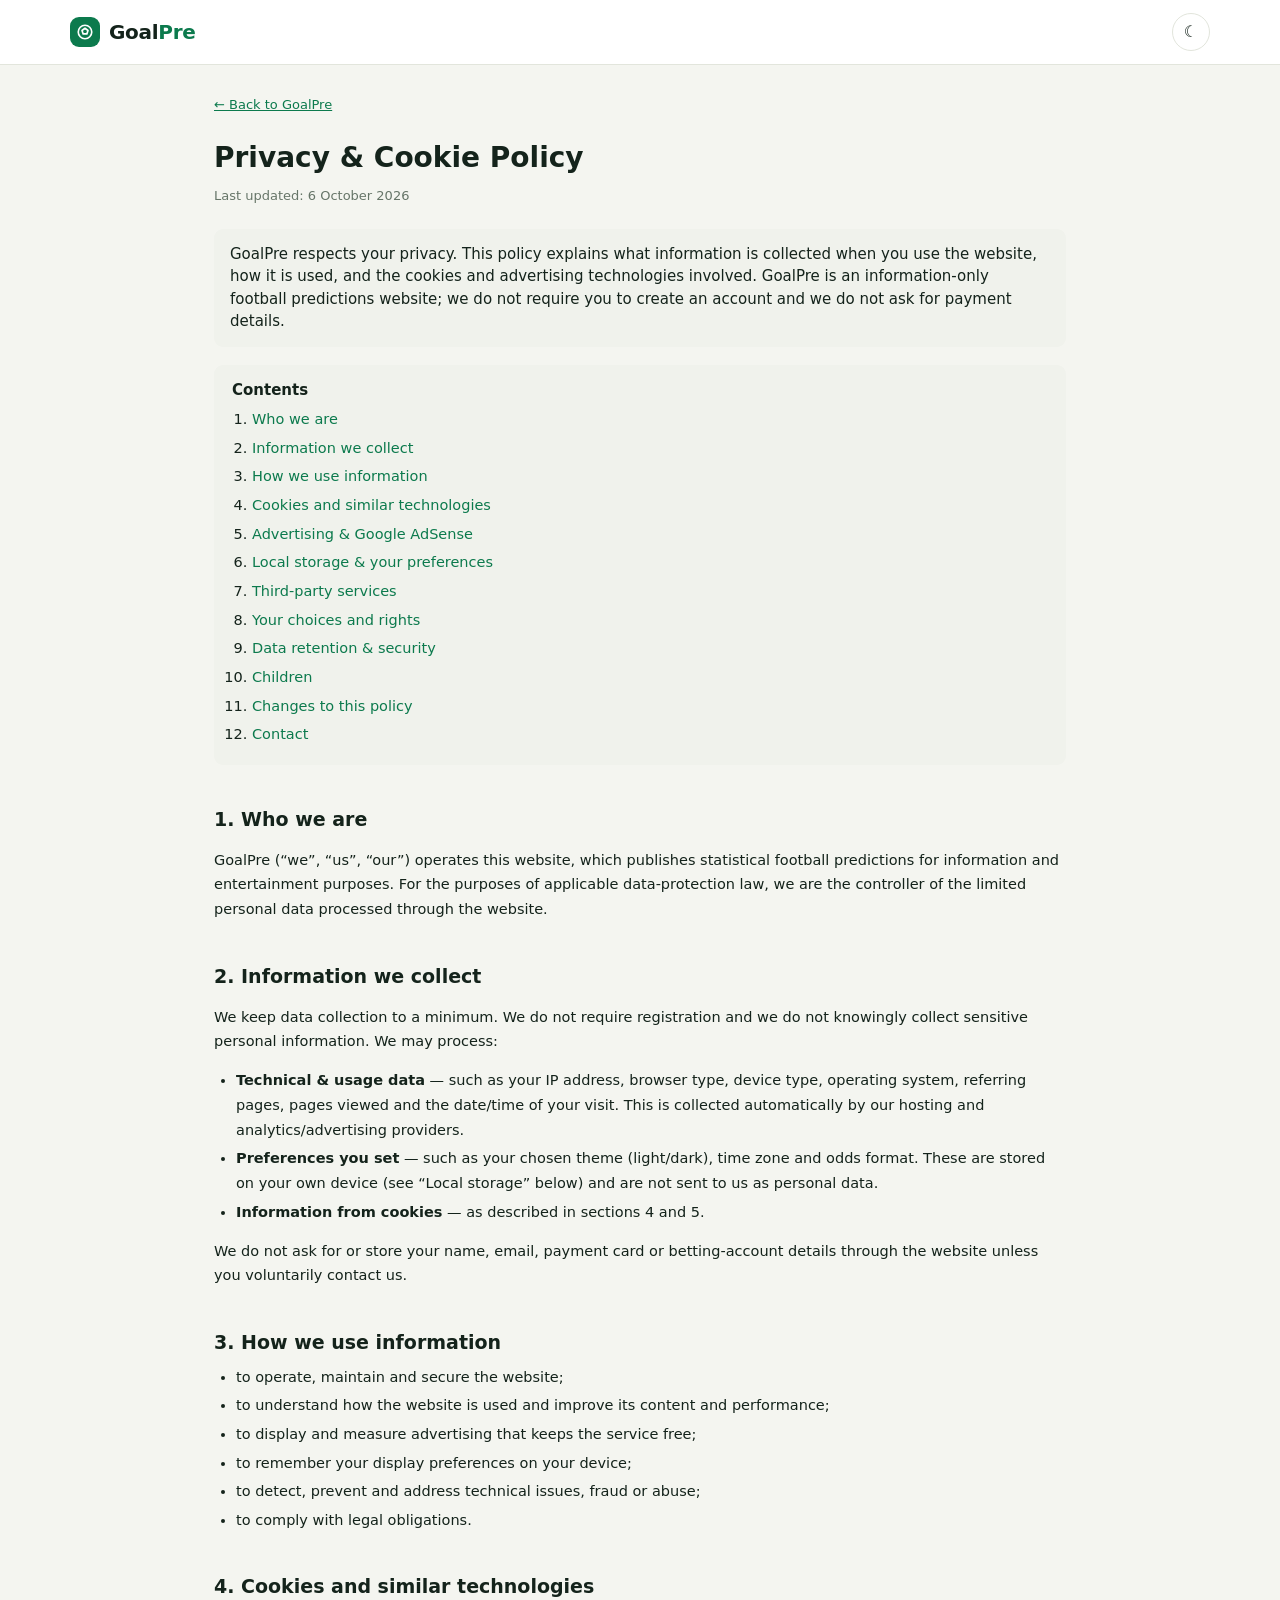
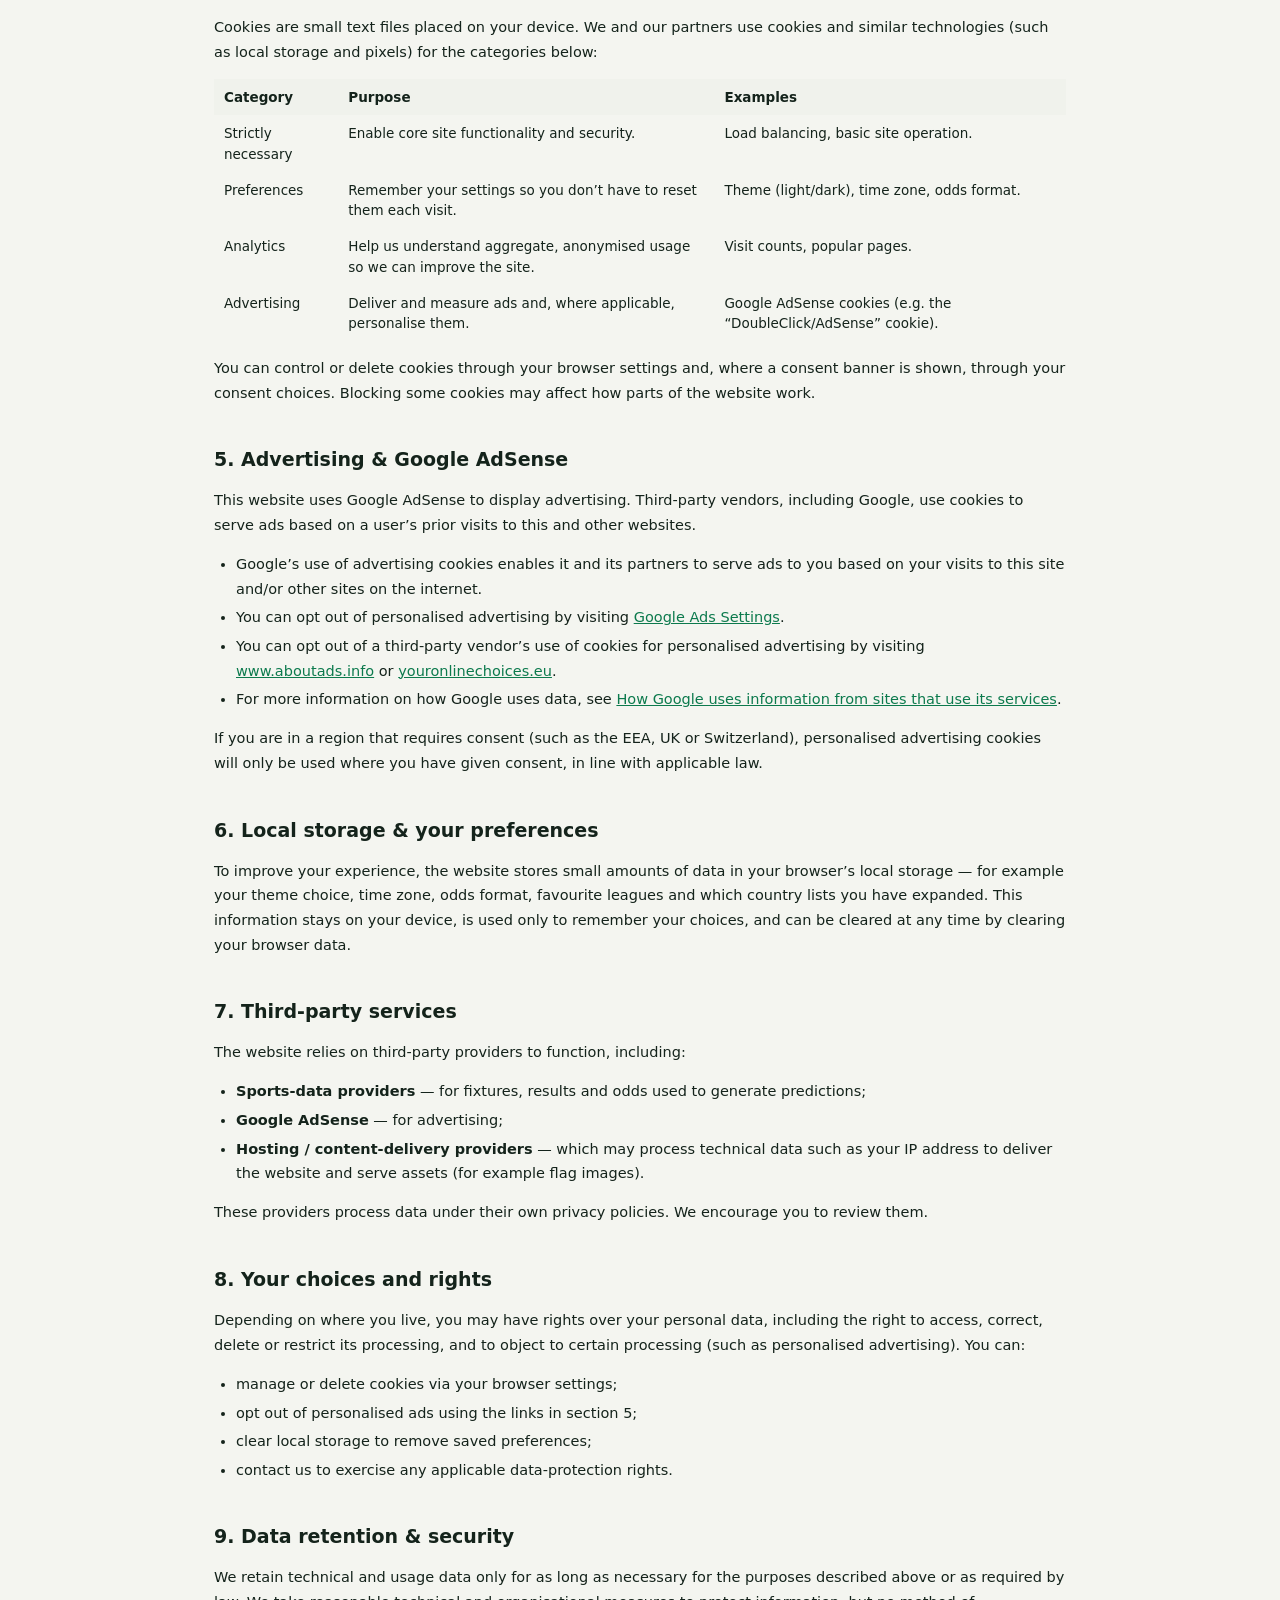
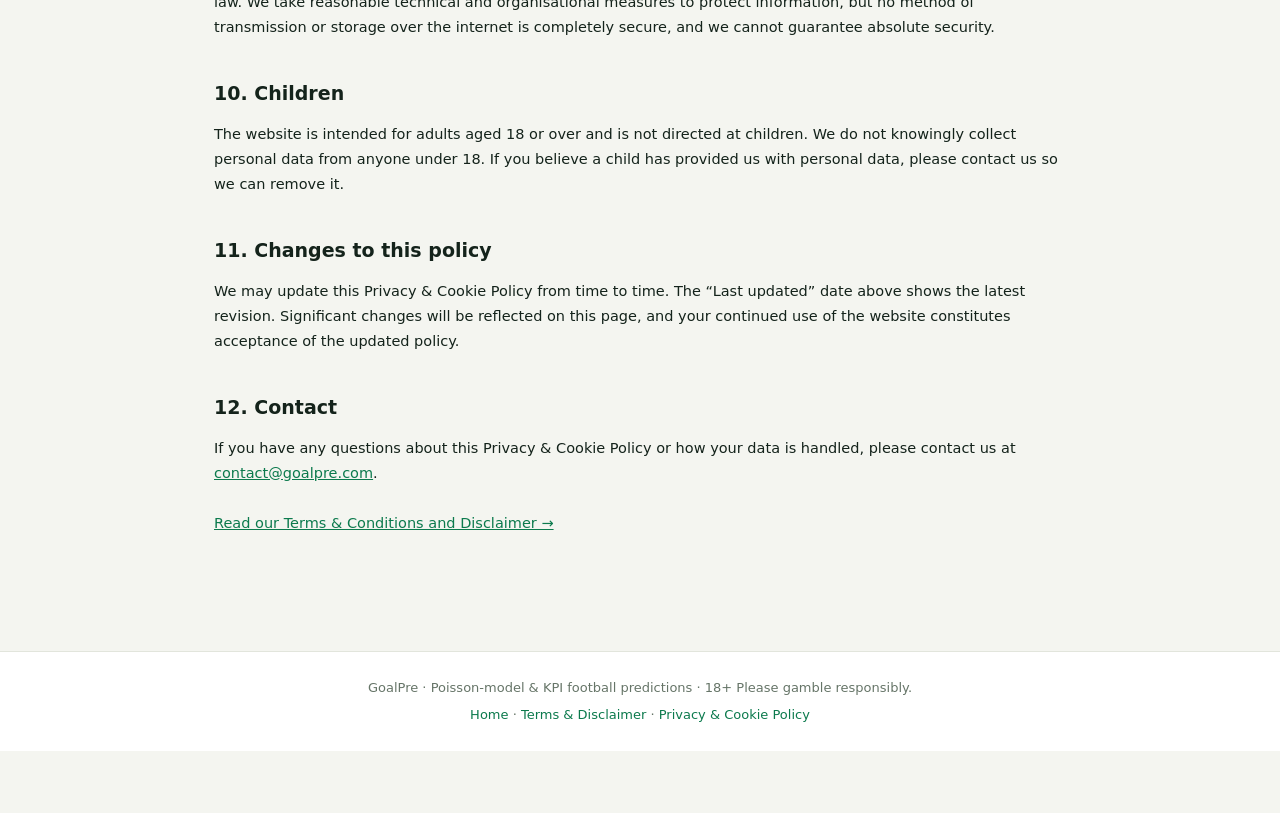
==== commit 0aa20cd1: "Add files via upload" ====
--- a/privacy.html
+++ b/privacy.html
@@ -200,7 +200,7 @@
 
       <h2 id="contact">12. Contact</h2>
       <p>If you have any questions about this Privacy &amp; Cookie Policy or how your
-      data is handled, please contact us through the details provided on the website.</p>
+      data is handled, please contact us at <a href="mailto:contact@goalpre.com">contact@goalpre.com</a>.</p>
 
       <p style="margin-top:26px"><a href="terms.html">Read our Terms &amp; Conditions and Disclaimer &rarr;</a></p>
     </article>
